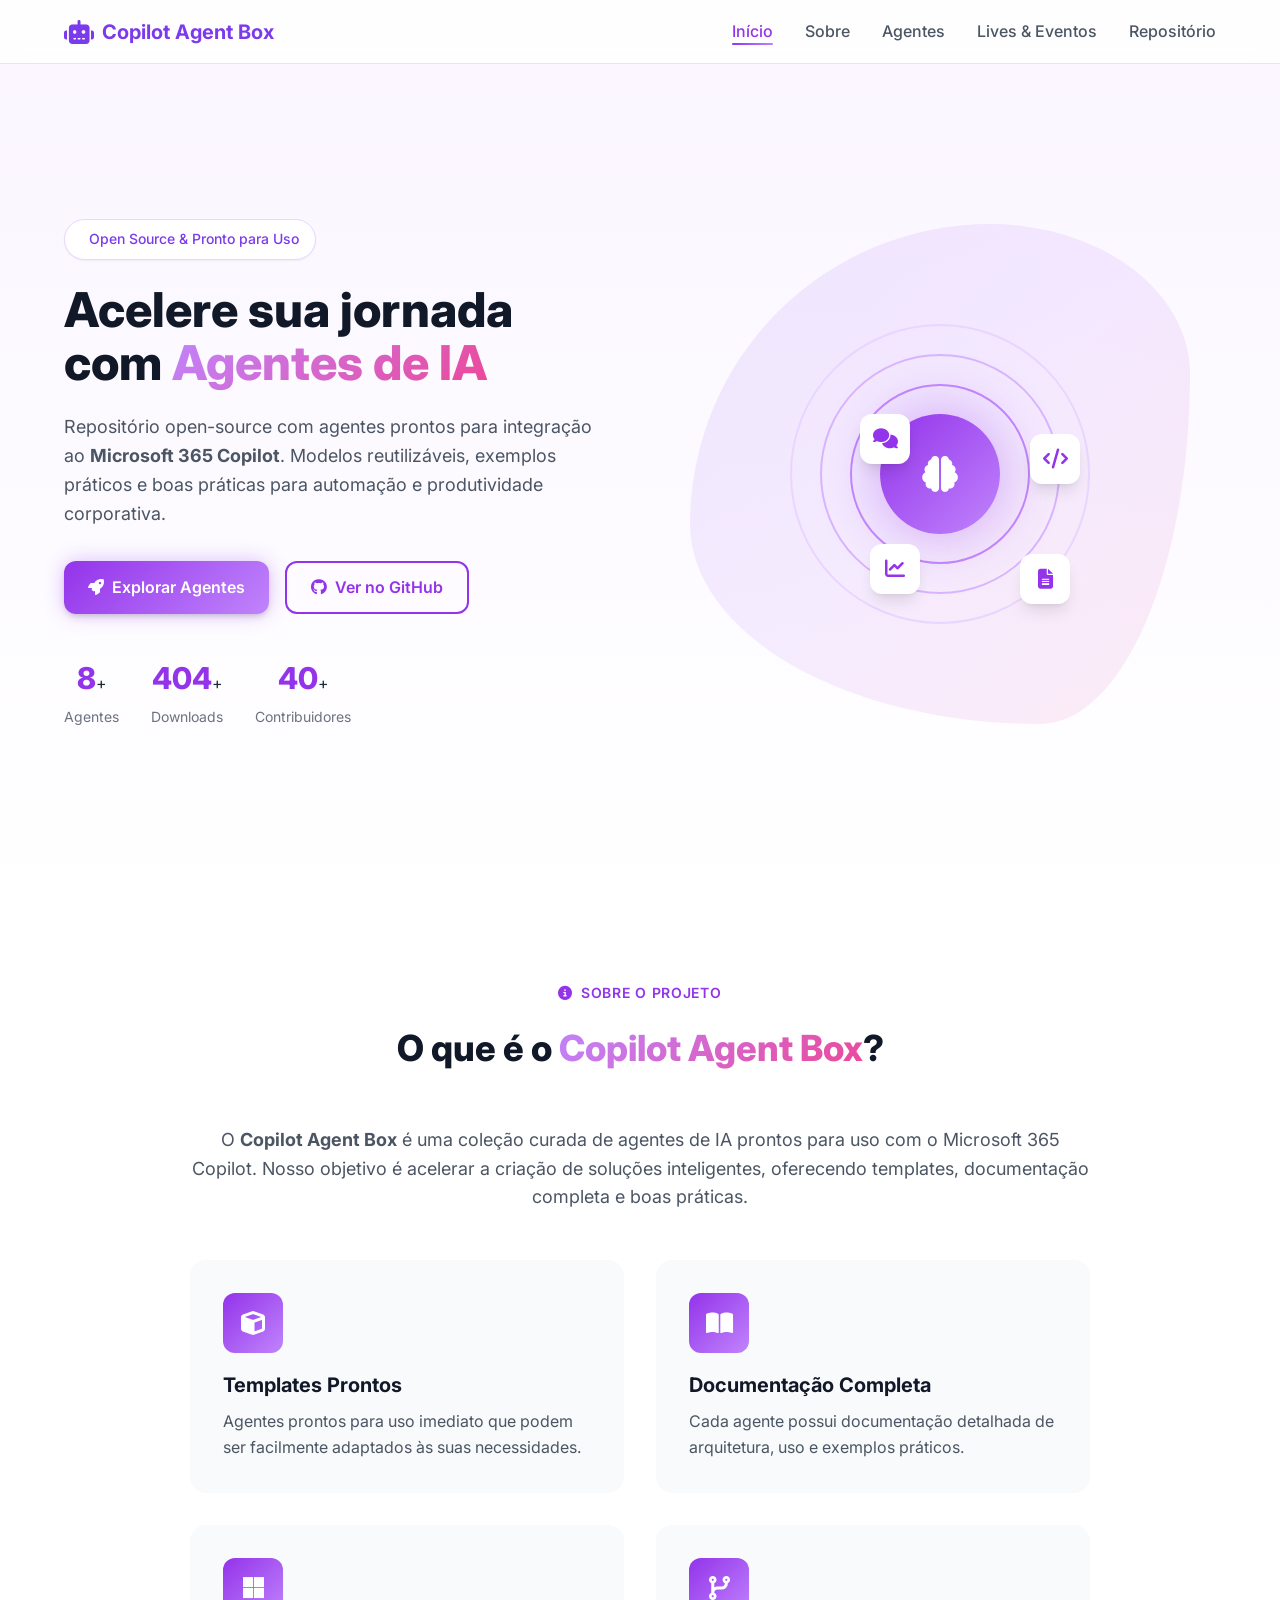
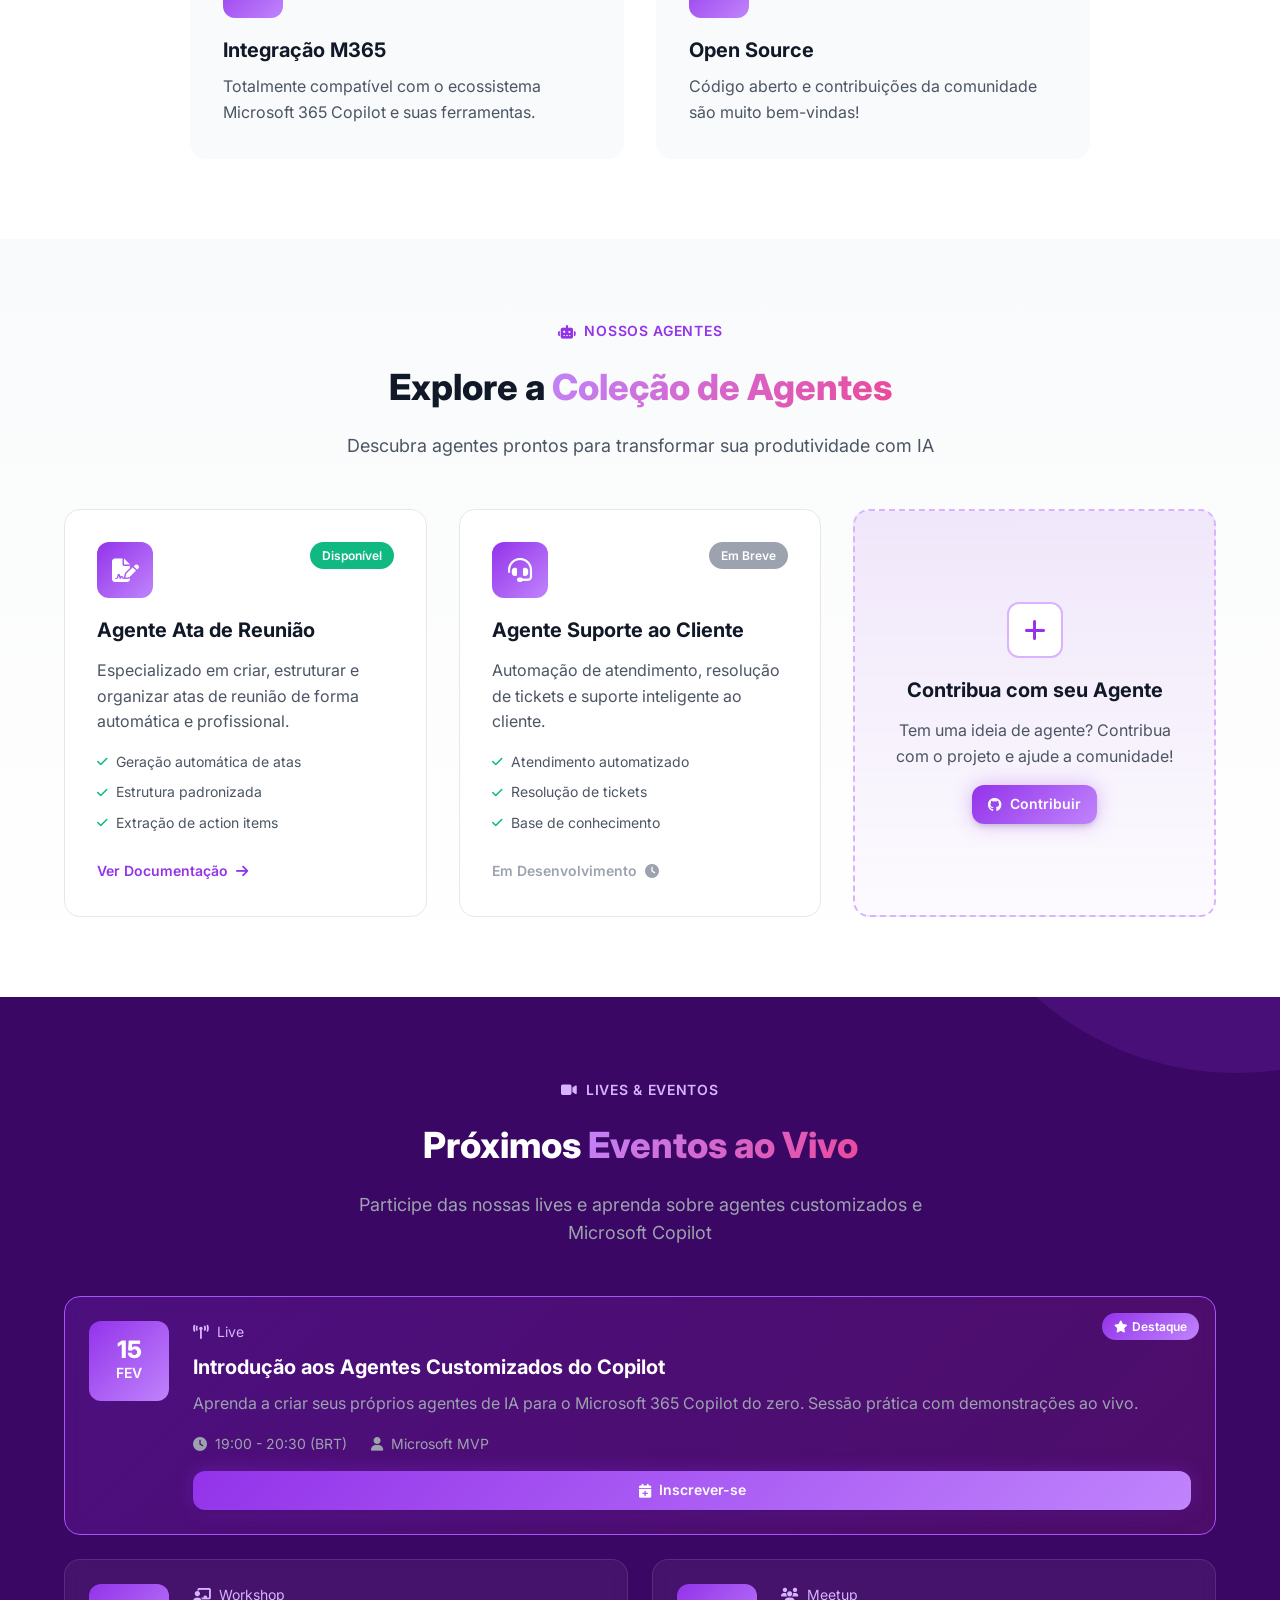
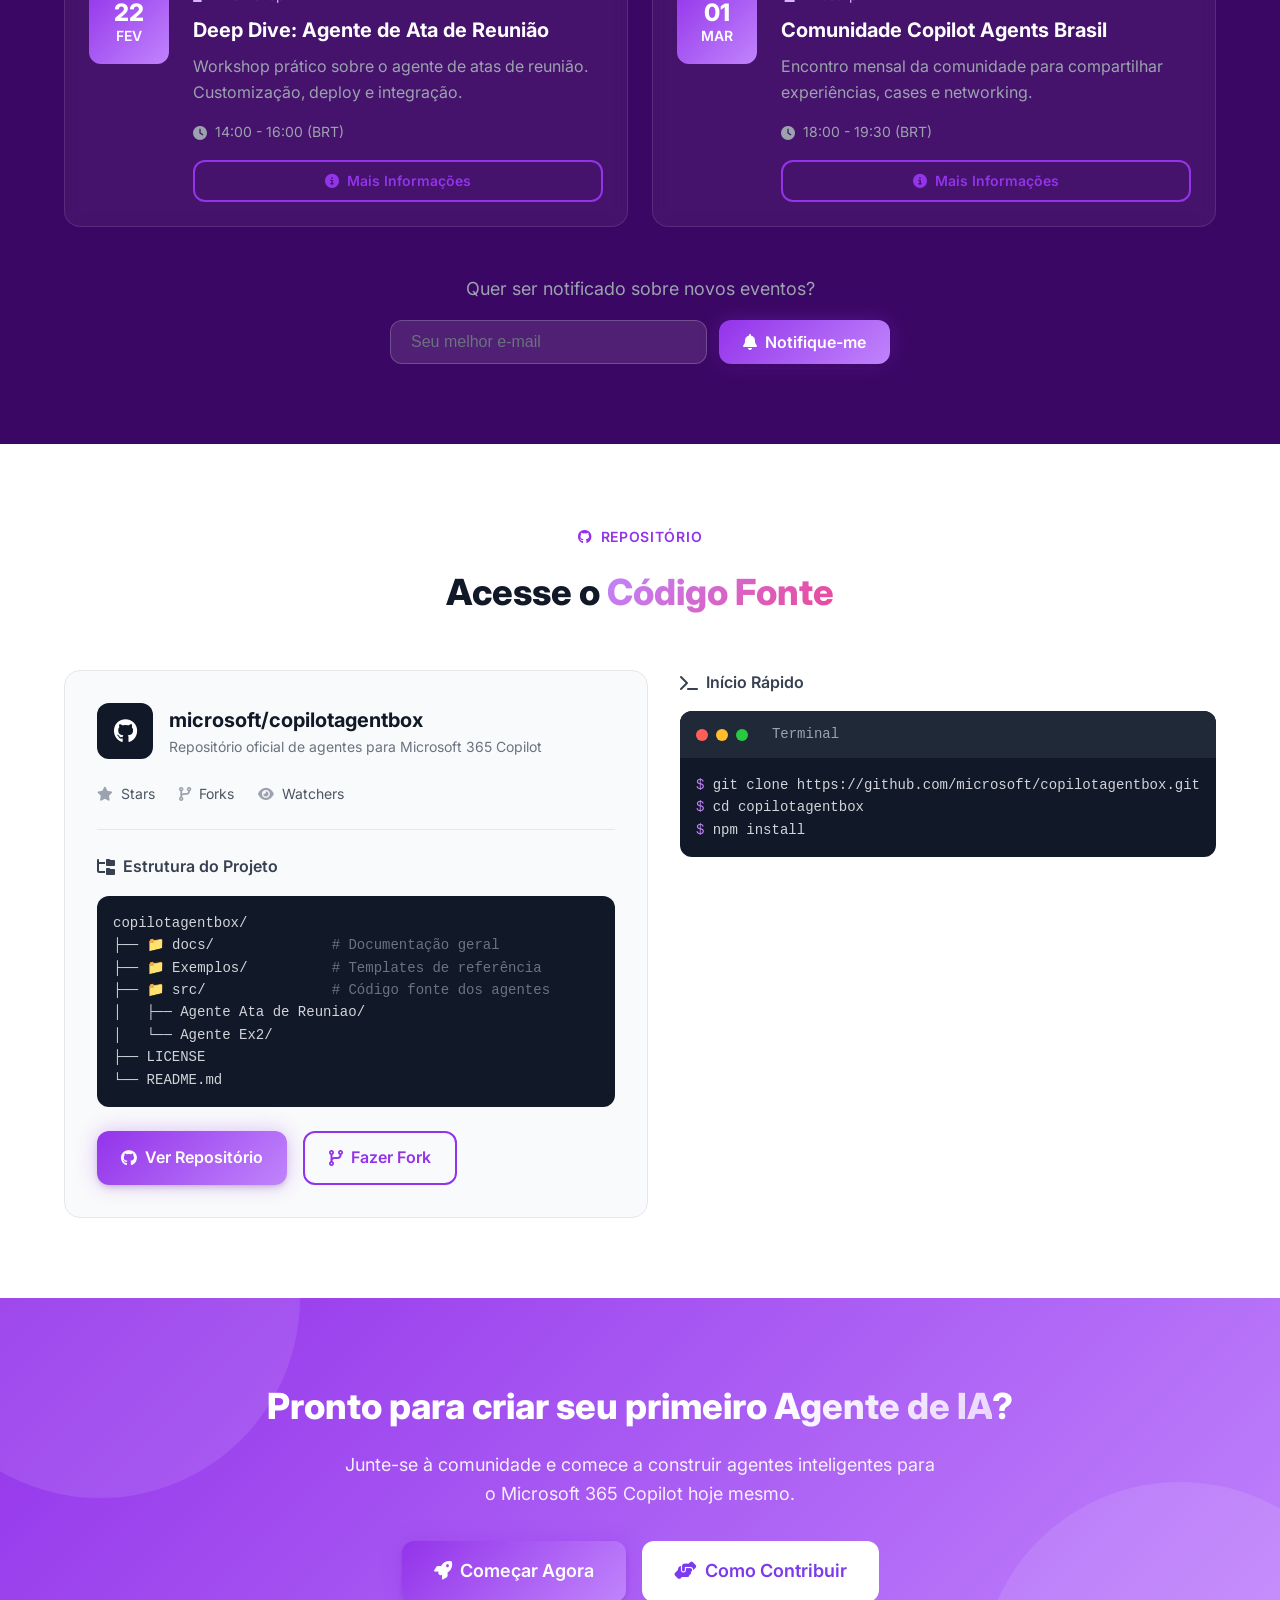
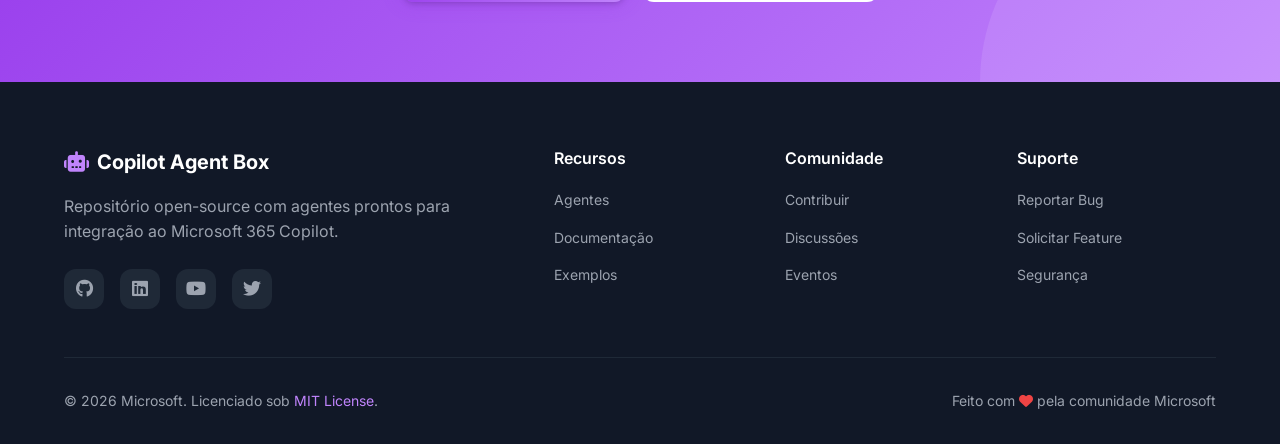
==== index.html @ de7cd179 "feat: add initial landing page with navigation, sections, and interactive elements" ====
<!DOCTYPE html>
<html lang="pt-BR">
<head>
    <meta charset="UTF-8">
    <meta name="viewport" content="width=device-width, initial-scale=1.0">
    <meta name="description" content="Copilot Agent Box - Repositório de agentes prontos para Microsoft 365 Copilot">
    <title>Copilot Agent Box | Agentes de IA para Microsoft 365</title>
    <link rel="stylesheet" href="css/styles.css">
    <link rel="stylesheet" href="https://cdnjs.cloudflare.com/ajax/libs/font-awesome/6.5.1/css/all.min.css">
    <link href="https://fonts.googleapis.com/css2?family=Inter:wght@300;400;500;600;700;800&display=swap" rel="stylesheet">
</head>
<body>
    <!-- Header / Navigation -->
    <header class="header" id="header">
        <nav class="nav container">
            <a href="#" class="nav__logo">
                <i class="fas fa-robot"></i>
                <span>Copilot Agent Box</span>
            </a>
            
            <div class="nav__menu" id="nav-menu">
                <ul class="nav__list">
                    <li class="nav__item">
                        <a href="#home" class="nav__link active">Início</a>
                    </li>
                    <li class="nav__item">
                        <a href="#about" class="nav__link">Sobre</a>
                    </li>
                    <li class="nav__item">
                        <a href="#agents" class="nav__link">Agentes</a>
                    </li>
                    <li class="nav__item">
                        <a href="#events" class="nav__link">Lives & Eventos</a>
                    </li>
                    <li class="nav__item">
                        <a href="#repository" class="nav__link">Repositório</a>
                    </li>
                </ul>
                <div class="nav__close" id="nav-close">
                    <i class="fas fa-times"></i>
                </div>
            </div>

            <div class="nav__toggle" id="nav-toggle">
                <i class="fas fa-bars"></i>
            </div>
        </nav>
    </header>

    <!-- Main Content -->
    <main class="main">
        <!-- Hero Section -->
        <section class="hero section" id="home">
            <div class="hero__container container">
                <div class="hero__content">
                    <div class="hero__badge">
                        <i class="fas fa-sparkles"></i>
                        <span>Open Source & Pronto para Uso</span>
                    </div>
                    <h1 class="hero__title">
                        Acelere sua jornada com
                        <span class="gradient-text">Agentes de IA</span>
                    </h1>
                    <p class="hero__description">
                        Repositório open-source com agentes prontos para integração ao 
                        <strong>Microsoft 365 Copilot</strong>. Modelos reutilizáveis, exemplos práticos 
                        e boas práticas para automação e produtividade corporativa.
                    </p>
                    <div class="hero__buttons">
                        <a href="#agents" class="btn btn--primary">
                            <i class="fas fa-rocket"></i>
                            Explorar Agentes
                        </a>
                        <a href="https://github.com/microsoft/copilotagentbox" target="_blank" class="btn btn--outline">
                            <i class="fab fa-github"></i>
                            Ver no GitHub
                        </a>
                    </div>
                    <div class="hero__stats">
                        <div class="hero__stat">
                            <span class="hero__stat-number" data-count="10">0</span>+
                            <span class="hero__stat-label">Agentes</span>
                        </div>
                        <div class="hero__stat">
                            <span class="hero__stat-number" data-count="500">0</span>+
                            <span class="hero__stat-label">Downloads</span>
                        </div>
                        <div class="hero__stat">
                            <span class="hero__stat-number" data-count="50">0</span>+
                            <span class="hero__stat-label">Contribuidores</span>
                        </div>
                    </div>
                </div>
                <div class="hero__image">
                    <div class="hero__blob"></div>
                    <div class="hero__ai-visual">
                        <div class="ai-orb">
                            <div class="ai-orb__ring"></div>
                            <div class="ai-orb__ring"></div>
                            <div class="ai-orb__ring"></div>
                            <div class="ai-orb__core">
                                <i class="fas fa-brain"></i>
                            </div>
                        </div>
                        <div class="floating-icons">
                            <div class="floating-icon" style="--delay: 0s; --x: -80px; --y: -60px;">
                                <i class="fas fa-comments"></i>
                            </div>
                            <div class="floating-icon" style="--delay: 0.5s; --x: 90px; --y: -40px;">
                                <i class="fas fa-code"></i>
                            </div>
                            <div class="floating-icon" style="--delay: 1s; --x: -70px; --y: 70px;">
                                <i class="fas fa-chart-line"></i>
                            </div>
                            <div class="floating-icon" style="--delay: 1.5s; --x: 80px; --y: 80px;">
                                <i class="fas fa-file-alt"></i>
                            </div>
                        </div>
                    </div>
                </div>
            </div>
            <div class="hero__particles" id="particles"></div>
        </section>

        <!-- About Section -->
        <section class="about section" id="about">
            <div class="container">
                <div class="section__header">
                    <span class="section__subtitle">
                        <i class="fas fa-info-circle"></i>
                        Sobre o Projeto
                    </span>
                    <h2 class="section__title">O que é o <span class="gradient-text">Copilot Agent Box</span>?</h2>
                </div>
                
                <div class="about__content">
                    <div class="about__description">
                        <p>
                            O <strong>Copilot Agent Box</strong> é uma coleção curada de agentes de IA 
                            prontos para uso com o Microsoft 365 Copilot. Nosso objetivo é acelerar a 
                            criação de soluções inteligentes, oferecendo templates, documentação completa 
                            e boas práticas.
                        </p>
                    </div>
                    
                    <div class="features">
                        <div class="feature">
                            <div class="feature__icon">
                                <i class="fas fa-cube"></i>
                            </div>
                            <h3 class="feature__title">Templates Prontos</h3>
                            <p class="feature__description">
                                Agentes prontos para uso imediato que podem ser facilmente adaptados às suas necessidades.
                            </p>
                        </div>
                        
                        <div class="feature">
                            <div class="feature__icon">
                                <i class="fas fa-book-open"></i>
                            </div>
                            <h3 class="feature__title">Documentação Completa</h3>
                            <p class="feature__description">
                                Cada agente possui documentação detalhada de arquitetura, uso e exemplos práticos.
                            </p>
                        </div>
                        
                        <div class="feature">
                            <div class="feature__icon">
                                <i class="fab fa-microsoft"></i>
                            </div>
                            <h3 class="feature__title">Integração M365</h3>
                            <p class="feature__description">
                                Totalmente compatível com o ecossistema Microsoft 365 Copilot e suas ferramentas.
                            </p>
                        </div>
                        
                        <div class="feature">
                            <div class="feature__icon">
                                <i class="fas fa-code-branch"></i>
                            </div>
                            <h3 class="feature__title">Open Source</h3>
                            <p class="feature__description">
                                Código aberto e contribuições da comunidade são muito bem-vindas!
                            </p>
                        </div>
                    </div>
                </div>
            </div>
        </section>

        <!-- Agents Section -->
        <section class="agents section" id="agents">
            <div class="container">
                <div class="section__header">
                    <span class="section__subtitle">
                        <i class="fas fa-robot"></i>
                        Nossos Agentes
                    </span>
                    <h2 class="section__title">Explore a <span class="gradient-text">Coleção de Agentes</span></h2>
                    <p class="section__description">
                        Descubra agentes prontos para transformar sua produtividade com IA
                    </p>
                </div>
                
                <div class="agents__grid">
                    <article class="agent-card">
                        <div class="agent-card__header">
                            <div class="agent-card__icon">
                                <i class="fas fa-file-signature"></i>
                            </div>
                            <span class="agent-card__badge">Disponível</span>
                        </div>
                        <h3 class="agent-card__title">Agente Ata de Reunião</h3>
                        <p class="agent-card__description">
                            Especializado em criar, estruturar e organizar atas de reunião de forma 
                            automática e profissional.
                        </p>
                        <ul class="agent-card__features">
                            <li><i class="fas fa-check"></i> Geração automática de atas</li>
                            <li><i class="fas fa-check"></i> Estrutura padronizada</li>
                            <li><i class="fas fa-check"></i> Extração de action items</li>
                        </ul>
                        <a href="../src/Agente%20Ata%20de%20Reuniao/COMO-USAR.md" class="agent-card__link">
                            Ver Documentação <i class="fas fa-arrow-right"></i>
                        </a>
                    </article>

                    <article class="agent-card">
                        <div class="agent-card__header">
                            <div class="agent-card__icon">
                                <i class="fas fa-headset"></i>
                            </div>
                            <span class="agent-card__badge agent-card__badge--soon">Em Breve</span>
                        </div>
                        <h3 class="agent-card__title">Agente Suporte ao Cliente</h3>
                        <p class="agent-card__description">
                            Automação de atendimento, resolução de tickets e suporte inteligente 
                            ao cliente.
                        </p>
                        <ul class="agent-card__features">
                            <li><i class="fas fa-check"></i> Atendimento automatizado</li>
                            <li><i class="fas fa-check"></i> Resolução de tickets</li>
                            <li><i class="fas fa-check"></i> Base de conhecimento</li>
                        </ul>
                        <a href="#" class="agent-card__link agent-card__link--disabled">
                            Em Desenvolvimento <i class="fas fa-clock"></i>
                        </a>
                    </article>

                    <article class="agent-card agent-card--cta">
                        <div class="agent-card__icon agent-card__icon--cta">
                            <i class="fas fa-plus"></i>
                        </div>
                        <h3 class="agent-card__title">Contribua com seu Agente</h3>
                        <p class="agent-card__description">
                            Tem uma ideia de agente? Contribua com o projeto e ajude a comunidade!
                        </p>
                        <a href="https://github.com/microsoft/copilotagentbox" target="_blank" class="btn btn--primary btn--sm">
                            <i class="fab fa-github"></i> Contribuir
                        </a>
                    </article>
                </div>
            </div>
        </section>

        <!-- Events Section -->
        <section class="events section" id="events">
            <div class="container">
                <div class="section__header">
                    <span class="section__subtitle">
                        <i class="fas fa-video"></i>
                        Lives & Eventos
                    </span>
                    <h2 class="section__title">Próximos <span class="gradient-text">Eventos ao Vivo</span></h2>
                    <p class="section__description">
                        Participe das nossas lives e aprenda sobre agentes customizados e Microsoft Copilot
                    </p>
                </div>

                <div class="events__grid">
                    <article class="event-card event-card--featured">
                        <div class="event-card__badge">
                            <i class="fas fa-star"></i> Destaque
                        </div>
                        <div class="event-card__date">
                            <span class="event-card__day">15</span>
                            <span class="event-card__month">FEV</span>
                        </div>
                        <div class="event-card__content">
                            <span class="event-card__type">
                                <i class="fas fa-broadcast-tower"></i> Live
                            </span>
                            <h3 class="event-card__title">Introdução aos Agentes Customizados do Copilot</h3>
                            <p class="event-card__description">
                                Aprenda a criar seus próprios agentes de IA para o Microsoft 365 Copilot 
                                do zero. Sessão prática com demonstrações ao vivo.
                            </p>
                            <div class="event-card__meta">
                                <span><i class="fas fa-clock"></i> 19:00 - 20:30 (BRT)</span>
                                <span><i class="fas fa-user"></i> Microsoft MVP</span>
                            </div>
                            <a href="#" class="btn btn--primary btn--sm">
                                <i class="fas fa-calendar-plus"></i> Inscrever-se
                            </a>
                        </div>
                    </article>

                    <article class="event-card">
                        <div class="event-card__date">
                            <span class="event-card__day">22</span>
                            <span class="event-card__month">FEV</span>
                        </div>
                        <div class="event-card__content">
                            <span class="event-card__type">
                                <i class="fas fa-chalkboard-teacher"></i> Workshop
                            </span>
                            <h3 class="event-card__title">Deep Dive: Agente de Ata de Reunião</h3>
                            <p class="event-card__description">
                                Workshop prático sobre o agente de atas de reunião. Customização, 
                                deploy e integração.
                            </p>
                            <div class="event-card__meta">
                                <span><i class="fas fa-clock"></i> 14:00 - 16:00 (BRT)</span>
                            </div>
                            <a href="#" class="btn btn--outline btn--sm">
                                <i class="fas fa-info-circle"></i> Mais Informações
                            </a>
                        </div>
                    </article>

                    <article class="event-card">
                        <div class="event-card__date">
                            <span class="event-card__day">01</span>
                            <span class="event-card__month">MAR</span>
                        </div>
                        <div class="event-card__content">
                            <span class="event-card__type">
                                <i class="fas fa-users"></i> Meetup
                            </span>
                            <h3 class="event-card__title">Comunidade Copilot Agents Brasil</h3>
                            <p class="event-card__description">
                                Encontro mensal da comunidade para compartilhar experiências, 
                                cases e networking.
                            </p>
                            <div class="event-card__meta">
                                <span><i class="fas fa-clock"></i> 18:00 - 19:30 (BRT)</span>
                            </div>
                            <a href="#" class="btn btn--outline btn--sm">
                                <i class="fas fa-info-circle"></i> Mais Informações
                            </a>
                        </div>
                    </article>
                </div>

                <div class="events__cta">
                    <p>Quer ser notificado sobre novos eventos?</p>
                    <form class="newsletter-form" id="newsletter-form">
                        <input type="email" placeholder="Seu melhor e-mail" required>
                        <button type="submit" class="btn btn--primary">
                            <i class="fas fa-bell"></i> Notifique-me
                        </button>
                    </form>
                </div>
            </div>
        </section>

        <!-- Repository Section -->
        <section class="repository section" id="repository">
            <div class="container">
                <div class="section__header">
                    <span class="section__subtitle">
                        <i class="fab fa-github"></i>
                        Repositório
                    </span>
                    <h2 class="section__title">Acesse o <span class="gradient-text">Código Fonte</span></h2>
                </div>

                <div class="repository__content">
                    <div class="repository__card">
                        <div class="repository__header">
                            <div class="repository__icon">
                                <i class="fab fa-github"></i>
                            </div>
                            <div>
                                <h3 class="repository__name">microsoft/copilotagentbox</h3>
                                <p class="repository__tagline">
                                    Repositório oficial de agentes para Microsoft 365 Copilot
                                </p>
                            </div>
                        </div>

                        <div class="repository__stats">
                            <div class="repository__stat">
                                <i class="fas fa-star"></i>
                                <span>Stars</span>
                            </div>
                            <div class="repository__stat">
                                <i class="fas fa-code-branch"></i>
                                <span>Forks</span>
                            </div>
                            <div class="repository__stat">
                                <i class="fas fa-eye"></i>
                                <span>Watchers</span>
                            </div>
                        </div>

                        <div class="repository__structure">
                            <h4><i class="fas fa-folder-tree"></i> Estrutura do Projeto</h4>
                            <pre class="code-block">
<code>copilotagentbox/
├── 📁 docs/              <span class="comment"># Documentação geral</span>
├── 📁 Exemplos/          <span class="comment"># Templates de referência</span>
├── 📁 src/               <span class="comment"># Código fonte dos agentes</span>
│   ├── Agente Ata de Reuniao/
│   └── Agente Ex2/
├── LICENSE
└── README.md</code></pre>
                        </div>

                        <div class="repository__actions">
                            <a href="https://github.com/microsoft/copilotagentbox" target="_blank" class="btn btn--primary">
                                <i class="fab fa-github"></i> Ver Repositório
                            </a>
                            <a href="https://github.com/microsoft/copilotagentbox/fork" target="_blank" class="btn btn--outline">
                                <i class="fas fa-code-branch"></i> Fazer Fork
                            </a>
                        </div>
                    </div>

                    <div class="repository__quick-start">
                        <h4><i class="fas fa-terminal"></i> Início Rápido</h4>
                        <div class="code-block code-block--terminal">
                            <div class="code-block__header">
                                <span class="code-block__dot"></span>
                                <span class="code-block__dot"></span>
                                <span class="code-block__dot"></span>
                                <span class="code-block__title">Terminal</span>
                            </div>
                            <pre><code><span class="prompt">$</span> git clone https://github.com/microsoft/copilotagentbox.git
<span class="prompt">$</span> cd copilotagentbox
<span class="prompt">$</span> npm install</code></pre>
                        </div>
                    </div>
                </div>
            </div>
        </section>

        <!-- CTA Section -->
        <section class="cta section">
            <div class="container">
                <div class="cta__content">
                    <h2 class="cta__title">
                        Pronto para criar seu primeiro
                        <span class="gradient-text">Agente de IA</span>?
                    </h2>
                    <p class="cta__description">
                        Junte-se à comunidade e comece a construir agentes inteligentes para 
                        o Microsoft 365 Copilot hoje mesmo.
                    </p>
                    <div class="cta__buttons">
                        <a href="https://github.com/microsoft/copilotagentbox" target="_blank" class="btn btn--primary btn--lg">
                            <i class="fas fa-rocket"></i> Começar Agora
                        </a>
                        <a href="../docs/CONTRIBUTING.md" class="btn btn--white btn--lg">
                            <i class="fas fa-hands-helping"></i> Como Contribuir
                        </a>
                    </div>
                </div>
            </div>
        </section>
    </main>

    <!-- Footer -->
    <footer class="footer">
        <div class="container">
            <div class="footer__content">
                <div class="footer__brand">
                    <a href="#" class="footer__logo">
                        <i class="fas fa-robot"></i>
                        <span>Copilot Agent Box</span>
                    </a>
                    <p class="footer__description">
                        Repositório open-source com agentes prontos para integração ao Microsoft 365 Copilot.
                    </p>
                    <div class="footer__social">
                        <a href="https://github.com/microsoft/copilotagentbox" target="_blank" aria-label="GitHub">
                            <i class="fab fa-github"></i>
                        </a>
                        <a href="#" aria-label="LinkedIn">
                            <i class="fab fa-linkedin"></i>
                        </a>
                        <a href="#" aria-label="YouTube">
                            <i class="fab fa-youtube"></i>
                        </a>
                        <a href="#" aria-label="Twitter">
                            <i class="fab fa-twitter"></i>
                        </a>
                    </div>
                </div>

                <div class="footer__links">
                    <div class="footer__column">
                        <h4>Recursos</h4>
                        <ul>
                            <li><a href="#agents">Agentes</a></li>
                            <li><a href="../docs/COMO-USAR.md">Documentação</a></li>
                            <li><a href="../Exemplos/README.md">Exemplos</a></li>
                        </ul>
                    </div>
                    <div class="footer__column">
                        <h4>Comunidade</h4>
                        <ul>
                            <li><a href="../docs/CONTRIBUTING.md">Contribuir</a></li>
                            <li><a href="https://github.com/microsoft/copilotagentbox/discussions" target="_blank">Discussões</a></li>
                            <li><a href="#events">Eventos</a></li>
                        </ul>
                    </div>
                    <div class="footer__column">
                        <h4>Suporte</h4>
                        <ul>
                            <li><a href="https://github.com/microsoft/copilotagentbox/issues" target="_blank">Reportar Bug</a></li>
                            <li><a href="https://github.com/microsoft/copilotagentbox/issues/new" target="_blank">Solicitar Feature</a></li>
                            <li><a href="../SECURITY.md">Segurança</a></li>
                        </ul>
                    </div>
                </div>
            </div>

            <div class="footer__bottom">
                <p>&copy; 2026 Microsoft. Licenciado sob <a href="../LICENSE">MIT License</a>.</p>
                <p>Feito com <i class="fas fa-heart"></i> pela comunidade Microsoft</p>
            </div>
        </div>
    </footer>

    <!-- Back to Top Button -->
    <a href="#" class="back-to-top" id="back-to-top">
        <i class="fas fa-chevron-up"></i>
    </a>

    <script src="js/main.js"></script>
</body>
</html>
---- css/styles.css ----
/* ========================================
   COPILOT AGENT BOX - Landing Page Styles
   ======================================== */

/* ===== CSS Variables ===== */
:root {
    /* Primary Colors - Purple Palette */
    --primary-50: #faf5ff;
    --primary-100: #f3e8ff;
    --primary-200: #e9d5ff;
    --primary-300: #d8b4fe;
    --primary-400: #c084fc;
    --primary-500: #a855f7;
    --primary-600: #9333ea;
    --primary-700: #7c3aed;
    --primary-800: #6b21a8;
    --primary-900: #581c87;
    --primary-950: #3b0764;

    /* Neutral Colors */
    --white: #ffffff;
    --gray-50: #f9fafb;
    --gray-100: #f3f4f6;
    --gray-200: #e5e7eb;
    --gray-300: #d1d5db;
    --gray-400: #9ca3af;
    --gray-500: #6b7280;
    --gray-600: #4b5563;
    --gray-700: #374151;
    --gray-800: #1f2937;
    --gray-900: #111827;
    --gray-950: #030712;

    /* Accent Colors */
    --accent-cyan: #06b6d4;
    --accent-pink: #ec4899;
    --accent-green: #10b981;

    /* Gradients */
    --gradient-primary: linear-gradient(135deg, var(--primary-600) 0%, var(--primary-400) 100%);
    --gradient-hero: linear-gradient(135deg, var(--primary-700) 0%, var(--primary-500) 50%, var(--accent-pink) 100%);
    --gradient-text: linear-gradient(135deg, var(--primary-400) 0%, var(--accent-pink) 100%);
    --gradient-card: linear-gradient(180deg, rgba(147, 51, 234, 0.1) 0%, rgba(147, 51, 234, 0.02) 100%);

    /* Shadows */
    --shadow-sm: 0 1px 2px 0 rgba(0, 0, 0, 0.05);
    --shadow-md: 0 4px 6px -1px rgba(0, 0, 0, 0.1), 0 2px 4px -2px rgba(0, 0, 0, 0.1);
    --shadow-lg: 0 10px 15px -3px rgba(0, 0, 0, 0.1), 0 4px 6px -4px rgba(0, 0, 0, 0.1);
    --shadow-xl: 0 20px 25px -5px rgba(0, 0, 0, 0.1), 0 8px 10px -6px rgba(0, 0, 0, 0.1);
    --shadow-glow: 0 0 40px rgba(147, 51, 234, 0.3);
    --shadow-glow-lg: 0 0 60px rgba(147, 51, 234, 0.4);

    /* Typography */
    --font-family: 'Inter', -apple-system, BlinkMacSystemFont, 'Segoe UI', Roboto, sans-serif;
    --font-size-xs: 0.75rem;
    --font-size-sm: 0.875rem;
    --font-size-base: 1rem;
    --font-size-lg: 1.125rem;
    --font-size-xl: 1.25rem;
    --font-size-2xl: 1.5rem;
    --font-size-3xl: 1.875rem;
    --font-size-4xl: 2.25rem;
    --font-size-5xl: 3rem;
    --font-size-6xl: 3.75rem;

    /* Spacing */
    --spacing-1: 0.25rem;
    --spacing-2: 0.5rem;
    --spacing-3: 0.75rem;
    --spacing-4: 1rem;
    --spacing-5: 1.25rem;
    --spacing-6: 1.5rem;
    --spacing-8: 2rem;
    --spacing-10: 2.5rem;
    --spacing-12: 3rem;
    --spacing-16: 4rem;
    --spacing-20: 5rem;
    --spacing-24: 6rem;

    /* Border Radius */
    --radius-sm: 0.375rem;
    --radius-md: 0.5rem;
    --radius-lg: 0.75rem;
    --radius-xl: 1rem;
    --radius-2xl: 1.5rem;
    --radius-full: 9999px;

    /* Transitions */
    --transition-fast: 150ms ease;
    --transition-base: 300ms ease;
    --transition-slow: 500ms ease;

    /* Z-index */
    --z-dropdown: 1000;
    --z-sticky: 1020;
    --z-fixed: 1030;
    --z-modal-backdrop: 1040;
    --z-modal: 1050;
    --z-tooltip: 1060;

    /* Header Height */
    --header-height: 4rem;
}

/* ===== Reset & Base ===== */
*,
*::before,
*::after {
    box-sizing: border-box;
    margin: 0;
    padding: 0;
}

html {
    scroll-behavior: smooth;
    scroll-padding-top: var(--header-height);
}

body {
    font-family: var(--font-family);
    font-size: var(--font-size-base);
    line-height: 1.6;
    color: var(--gray-800);
    background-color: var(--white);
    overflow-x: hidden;
}

img {
    max-width: 100%;
    height: auto;
    display: block;
}

a {
    text-decoration: none;
    color: inherit;
    transition: color var(--transition-fast);
}

ul {
    list-style: none;
}

button {
    cursor: pointer;
    border: none;
    background: none;
    font-family: inherit;
}

/* ===== Container ===== */
.container {
    width: 100%;
    max-width: 1200px;
    margin: 0 auto;
    padding: 0 var(--spacing-6);
}

/* ===== Section ===== */
.section {
    padding: var(--spacing-20) 0;
}

.section__header {
    text-align: center;
    margin-bottom: var(--spacing-12);
}

.section__subtitle {
    display: inline-flex;
    align-items: center;
    gap: var(--spacing-2);
    font-size: var(--font-size-sm);
    font-weight: 600;
    color: var(--primary-600);
    text-transform: uppercase;
    letter-spacing: 0.05em;
    margin-bottom: var(--spacing-4);
}

.section__title {
    font-size: var(--font-size-4xl);
    font-weight: 800;
    color: var(--gray-900);
    margin-bottom: var(--spacing-4);
}

.section__description {
    font-size: var(--font-size-lg);
    color: var(--gray-600);
    max-width: 600px;
    margin: 0 auto;
}

/* ===== Gradient Text ===== */
.gradient-text {
    background: var(--gradient-text);
    -webkit-background-clip: text;
    -webkit-text-fill-color: transparent;
    background-clip: text;
}

/* ===== Buttons ===== */
.btn {
    display: inline-flex;
    align-items: center;
    justify-content: center;
    gap: var(--spacing-2);
    padding: var(--spacing-3) var(--spacing-6);
    font-size: var(--font-size-base);
    font-weight: 600;
    border-radius: var(--radius-lg);
    transition: all var(--transition-base);
}

.btn--primary {
    background: var(--gradient-primary);
    color: var(--white);
    box-shadow: var(--shadow-md), 0 0 20px rgba(147, 51, 234, 0.3);
}

.btn--primary:hover {
    transform: translateY(-2px);
    box-shadow: var(--shadow-lg), 0 0 30px rgba(147, 51, 234, 0.4);
}

.btn--outline {
    background: transparent;
    color: var(--primary-600);
    border: 2px solid var(--primary-600);
}

.btn--outline:hover {
    background: var(--primary-50);
    transform: translateY(-2px);
}

.btn--white {
    background: var(--white);
    color: var(--primary-700);
}

.btn--white:hover {
    background: var(--gray-100);
    transform: translateY(-2px);
}

.btn--sm {
    padding: var(--spacing-2) var(--spacing-4);
    font-size: var(--font-size-sm);
}

.btn--lg {
    padding: var(--spacing-4) var(--spacing-8);
    font-size: var(--font-size-lg);
}

/* ===== Header ===== */
.header {
    position: fixed;
    top: 0;
    left: 0;
    width: 100%;
    height: var(--header-height);
    background: rgba(255, 255, 255, 0.9);
    backdrop-filter: blur(10px);
    border-bottom: 1px solid var(--gray-200);
    z-index: var(--z-fixed);
    transition: all var(--transition-base);
}

.header.scrolled {
    box-shadow: var(--shadow-md);
}

.nav {
    display: flex;
    align-items: center;
    justify-content: space-between;
    height: 100%;
}

.nav__logo {
    display: flex;
    align-items: center;
    gap: var(--spacing-2);
    font-size: var(--font-size-xl);
    font-weight: 700;
    color: var(--primary-700);
}

.nav__logo i {
    font-size: var(--font-size-2xl);
}

.nav__list {
    display: flex;
    align-items: center;
    gap: var(--spacing-8);
}

.nav__link {
    font-size: var(--font-size-base);
    font-weight: 500;
    color: var(--gray-600);
    transition: color var(--transition-fast);
    position: relative;
}

.nav__link::after {
    content: '';
    position: absolute;
    bottom: -4px;
    left: 0;
    width: 0;
    height: 2px;
    background: var(--gradient-primary);
    border-radius: var(--radius-full);
    transition: width var(--transition-base);
}

.nav__link:hover,
.nav__link.active {
    color: var(--primary-600);
}

.nav__link:hover::after,
.nav__link.active::after {
    width: 100%;
}

.nav__toggle,
.nav__close {
    display: none;
    font-size: var(--font-size-xl);
    color: var(--gray-700);
    cursor: pointer;
}

/* ===== Hero Section ===== */
.hero {
    padding-top: calc(var(--header-height) + var(--spacing-16));
    min-height: 100vh;
    display: flex;
    align-items: center;
    position: relative;
    overflow: hidden;
    background: linear-gradient(180deg, var(--primary-50) 0%, var(--white) 100%);
}

.hero__container {
    display: grid;
    grid-template-columns: 1fr 1fr;
    gap: var(--spacing-12);
    align-items: center;
}

.hero__badge {
    display: inline-flex;
    align-items: center;
    gap: var(--spacing-2);
    padding: var(--spacing-2) var(--spacing-4);
    background: var(--white);
    border: 1px solid var(--primary-200);
    border-radius: var(--radius-full);
    font-size: var(--font-size-sm);
    font-weight: 500;
    color: var(--primary-700);
    margin-bottom: var(--spacing-6);
    box-shadow: var(--shadow-sm);
}

.hero__badge i {
    color: var(--primary-500);
}

.hero__title {
    font-size: var(--font-size-5xl);
    font-weight: 800;
    line-height: 1.1;
    color: var(--gray-900);
    margin-bottom: var(--spacing-6);
}

.hero__description {
    font-size: var(--font-size-lg);
    color: var(--gray-600);
    margin-bottom: var(--spacing-8);
    max-width: 540px;
}

.hero__buttons {
    display: flex;
    gap: var(--spacing-4);
    margin-bottom: var(--spacing-10);
}

.hero__stats {
    display: flex;
    gap: var(--spacing-8);
}

.hero__stat {
    text-align: center;
}

.hero__stat-number {
    font-size: var(--font-size-3xl);
    font-weight: 800;
    color: var(--primary-600);
}

.hero__stat-label {
    display: block;
    font-size: var(--font-size-sm);
    color: var(--gray-500);
    margin-top: var(--spacing-1);
}

/* Hero Visual */
.hero__image {
    position: relative;
    display: flex;
    justify-content: center;
    align-items: center;
}

.hero__blob {
    position: absolute;
    width: 500px;
    height: 500px;
    background: var(--gradient-hero);
    border-radius: 60% 40% 30% 70% / 60% 30% 70% 40%;
    opacity: 0.1;
    animation: blob-animation 8s ease-in-out infinite;
}

@keyframes blob-animation {
    0%, 100% {
        border-radius: 60% 40% 30% 70% / 60% 30% 70% 40%;
    }
    50% {
        border-radius: 30% 60% 70% 40% / 50% 60% 30% 60%;
    }
}

.hero__ai-visual {
    position: relative;
    z-index: 1;
}

/* AI Orb */
.ai-orb {
    position: relative;
    width: 300px;
    height: 300px;
    display: flex;
    justify-content: center;
    align-items: center;
}

.ai-orb__ring {
    position: absolute;
    border: 2px solid var(--primary-300);
    border-radius: 50%;
    animation: ring-rotate 20s linear infinite;
}

.ai-orb__ring:nth-child(1) {
    width: 100%;
    height: 100%;
    border-color: var(--primary-200);
}

.ai-orb__ring:nth-child(2) {
    width: 80%;
    height: 80%;
    animation-direction: reverse;
    animation-duration: 15s;
}

.ai-orb__ring:nth-child(3) {
    width: 60%;
    height: 60%;
    border-color: var(--primary-400);
    animation-duration: 10s;
}

@keyframes ring-rotate {
    from {
        transform: rotate(0deg);
    }
    to {
        transform: rotate(360deg);
    }
}

.ai-orb__core {
    width: 120px;
    height: 120px;
    background: var(--gradient-primary);
    border-radius: 50%;
    display: flex;
    justify-content: center;
    align-items: center;
    box-shadow: var(--shadow-glow-lg);
    animation: core-pulse 2s ease-in-out infinite;
}

.ai-orb__core i {
    font-size: var(--font-size-4xl);
    color: var(--white);
}

@keyframes core-pulse {
    0%, 100% {
        transform: scale(1);
        box-shadow: var(--shadow-glow);
    }
    50% {
        transform: scale(1.05);
        box-shadow: var(--shadow-glow-lg);
    }
}

/* Floating Icons */
.floating-icons {
    position: absolute;
    width: 100%;
    height: 100%;
    top: 0;
    left: 0;
}

.floating-icon {
    position: absolute;
    top: 50%;
    left: 50%;
    width: 50px;
    height: 50px;
    background: var(--white);
    border-radius: var(--radius-lg);
    display: flex;
    justify-content: center;
    align-items: center;
    box-shadow: var(--shadow-lg);
    transform: translate(var(--x), var(--y));
    animation: float 4s ease-in-out infinite;
    animation-delay: var(--delay);
}

.floating-icon i {
    font-size: var(--font-size-xl);
    color: var(--primary-600);
}

@keyframes float {
    0%, 100% {
        transform: translate(var(--x), var(--y));
    }
    50% {
        transform: translate(var(--x), calc(var(--y) - 15px));
    }
}

/* Hero Particles */
.hero__particles {
    position: absolute;
    top: 0;
    left: 0;
    width: 100%;
    height: 100%;
    pointer-events: none;
    overflow: hidden;
}

/* ===== About Section ===== */
.about {
    background: var(--white);
}

.about__content {
    max-width: 900px;
    margin: 0 auto;
}

.about__description {
    text-align: center;
    font-size: var(--font-size-lg);
    color: var(--gray-600);
    margin-bottom: var(--spacing-12);
}

.features {
    display: grid;
    grid-template-columns: repeat(2, 1fr);
    gap: var(--spacing-8);
}

.feature {
    padding: var(--spacing-8);
    background: var(--gray-50);
    border-radius: var(--radius-xl);
    transition: all var(--transition-base);
    border: 1px solid transparent;
}

.feature:hover {
    background: var(--white);
    border-color: var(--primary-200);
    box-shadow: var(--shadow-lg);
    transform: translateY(-4px);
}

.feature__icon {
    width: 60px;
    height: 60px;
    background: var(--gradient-primary);
    border-radius: var(--radius-lg);
    display: flex;
    justify-content: center;
    align-items: center;
    margin-bottom: var(--spacing-4);
}

.feature__icon i {
    font-size: var(--font-size-2xl);
    color: var(--white);
}

.feature__title {
    font-size: var(--font-size-xl);
    font-weight: 700;
    color: var(--gray-900);
    margin-bottom: var(--spacing-2);
}

.feature__description {
    font-size: var(--font-size-base);
    color: var(--gray-600);
}

/* ===== Agents Section ===== */
.agents {
    background: linear-gradient(180deg, var(--gray-50) 0%, var(--white) 100%);
}

.agents__grid {
    display: grid;
    grid-template-columns: repeat(3, 1fr);
    gap: var(--spacing-8);
}

.agent-card {
    background: var(--white);
    border-radius: var(--radius-xl);
    padding: var(--spacing-8);
    border: 1px solid var(--gray-200);
    transition: all var(--transition-base);
}

.agent-card:hover {
    border-color: var(--primary-300);
    box-shadow: var(--shadow-xl);
    transform: translateY(-4px);
}

.agent-card__header {
    display: flex;
    align-items: flex-start;
    justify-content: space-between;
    margin-bottom: var(--spacing-4);
}

.agent-card__icon {
    width: 56px;
    height: 56px;
    background: var(--gradient-primary);
    border-radius: var(--radius-lg);
    display: flex;
    justify-content: center;
    align-items: center;
}

.agent-card__icon i {
    font-size: var(--font-size-2xl);
    color: var(--white);
}

.agent-card__badge {
    padding: var(--spacing-1) var(--spacing-3);
    background: var(--accent-green);
    color: var(--white);
    font-size: var(--font-size-xs);
    font-weight: 600;
    border-radius: var(--radius-full);
}

.agent-card__badge--soon {
    background: var(--gray-400);
}

.agent-card__title {
    font-size: var(--font-size-xl);
    font-weight: 700;
    color: var(--gray-900);
    margin-bottom: var(--spacing-3);
}

.agent-card__description {
    font-size: var(--font-size-base);
    color: var(--gray-600);
    margin-bottom: var(--spacing-4);
}

.agent-card__features {
    margin-bottom: var(--spacing-6);
}

.agent-card__features li {
    display: flex;
    align-items: center;
    gap: var(--spacing-2);
    font-size: var(--font-size-sm);
    color: var(--gray-600);
    margin-bottom: var(--spacing-2);
}

.agent-card__features i {
    color: var(--accent-green);
    font-size: var(--font-size-xs);
}

.agent-card__link {
    display: inline-flex;
    align-items: center;
    gap: var(--spacing-2);
    font-size: var(--font-size-sm);
    font-weight: 600;
    color: var(--primary-600);
    transition: gap var(--transition-fast);
}

.agent-card__link:hover {
    gap: var(--spacing-3);
}

.agent-card__link--disabled {
    color: var(--gray-400);
    cursor: not-allowed;
}

/* CTA Card */
.agent-card--cta {
    background: var(--gradient-card);
    border: 2px dashed var(--primary-300);
    display: flex;
    flex-direction: column;
    align-items: center;
    justify-content: center;
    text-align: center;
}

.agent-card--cta:hover {
    border-style: solid;
}

.agent-card__icon--cta {
    background: var(--white);
    border: 2px solid var(--primary-300);
    margin-bottom: var(--spacing-4);
}

.agent-card__icon--cta i {
    color: var(--primary-600);
}

/* ===== Events Section ===== */
.events {
    background: var(--primary-950);
    color: var(--white);
    position: relative;
    overflow: hidden;
}

.events::before {
    content: '';
    position: absolute;
    top: -50%;
    right: -20%;
    width: 600px;
    height: 600px;
    background: var(--primary-800);
    border-radius: 50%;
    opacity: 0.3;
}

.events .section__subtitle {
    color: var(--primary-300);
}

.events .section__title {
    color: var(--white);
}

.events .section__description {
    color: var(--gray-400);
}

.events__grid {
    display: grid;
    grid-template-columns: 1fr 1fr;
    gap: var(--spacing-6);
    position: relative;
    z-index: 1;
}

.event-card {
    background: rgba(255, 255, 255, 0.05);
    backdrop-filter: blur(10px);
    border-radius: var(--radius-xl);
    padding: var(--spacing-6);
    border: 1px solid rgba(255, 255, 255, 0.1);
    display: grid;
    grid-template-columns: auto 1fr;
    gap: var(--spacing-6);
    transition: all var(--transition-base);
    position: relative;
}

.event-card:hover {
    background: rgba(255, 255, 255, 0.08);
    border-color: var(--primary-500);
    transform: translateY(-4px);
}

.event-card--featured {
    grid-column: span 2;
    background: linear-gradient(135deg, rgba(147, 51, 234, 0.2) 0%, rgba(236, 72, 153, 0.1) 100%);
    border-color: var(--primary-500);
}

.event-card__badge {
    position: absolute;
    top: var(--spacing-4);
    right: var(--spacing-4);
    display: flex;
    align-items: center;
    gap: var(--spacing-1);
    padding: var(--spacing-1) var(--spacing-3);
    background: var(--gradient-primary);
    color: var(--white);
    font-size: var(--font-size-xs);
    font-weight: 600;
    border-radius: var(--radius-full);
}

.event-card__date {
    display: flex;
    flex-direction: column;
    align-items: center;
    justify-content: center;
    width: 80px;
    height: 80px;
    background: var(--gradient-primary);
    border-radius: var(--radius-lg);
}

.event-card__day {
    font-size: var(--font-size-2xl);
    font-weight: 800;
    line-height: 1;
}

.event-card__month {
    font-size: var(--font-size-sm);
    font-weight: 600;
    text-transform: uppercase;
}

.event-card__content {
    display: flex;
    flex-direction: column;
}

.event-card__type {
    display: inline-flex;
    align-items: center;
    gap: var(--spacing-2);
    font-size: var(--font-size-sm);
    color: var(--primary-300);
    margin-bottom: var(--spacing-2);
}

.event-card__title {
    font-size: var(--font-size-xl);
    font-weight: 700;
    margin-bottom: var(--spacing-2);
}

.event-card__description {
    font-size: var(--font-size-base);
    color: var(--gray-400);
    margin-bottom: var(--spacing-4);
    flex-grow: 1;
}

.event-card__meta {
    display: flex;
    gap: var(--spacing-6);
    font-size: var(--font-size-sm);
    color: var(--gray-400);
    margin-bottom: var(--spacing-4);
}

.event-card__meta span {
    display: flex;
    align-items: center;
    gap: var(--spacing-2);
}

/* Events CTA */
.events__cta {
    margin-top: var(--spacing-12);
    text-align: center;
    position: relative;
    z-index: 1;
}

.events__cta p {
    font-size: var(--font-size-lg);
    color: var(--gray-400);
    margin-bottom: var(--spacing-4);
}

.newsletter-form {
    display: flex;
    gap: var(--spacing-3);
    max-width: 500px;
    margin: 0 auto;
}

.newsletter-form input {
    flex: 1;
    padding: var(--spacing-3) var(--spacing-5);
    background: rgba(255, 255, 255, 0.1);
    border: 1px solid rgba(255, 255, 255, 0.2);
    border-radius: var(--radius-lg);
    color: var(--white);
    font-size: var(--font-size-base);
    outline: none;
    transition: all var(--transition-fast);
}

.newsletter-form input::placeholder {
    color: var(--gray-500);
}

.newsletter-form input:focus {
    border-color: var(--primary-500);
    background: rgba(255, 255, 255, 0.15);
}

/* ===== Repository Section ===== */
.repository {
    background: var(--white);
}

.repository__content {
    display: grid;
    grid-template-columns: 2fr 1fr;
    gap: var(--spacing-8);
    align-items: start;
}

.repository__card {
    background: var(--gray-50);
    border-radius: var(--radius-xl);
    padding: var(--spacing-8);
    border: 1px solid var(--gray-200);
}

.repository__header {
    display: flex;
    align-items: center;
    gap: var(--spacing-4);
    margin-bottom: var(--spacing-6);
}

.repository__icon {
    width: 56px;
    height: 56px;
    background: var(--gray-900);
    border-radius: var(--radius-lg);
    display: flex;
    justify-content: center;
    align-items: center;
}

.repository__icon i {
    font-size: var(--font-size-2xl);
    color: var(--white);
}

.repository__name {
    font-size: var(--font-size-xl);
    font-weight: 700;
    color: var(--gray-900);
}

.repository__tagline {
    font-size: var(--font-size-sm);
    color: var(--gray-500);
}

.repository__stats {
    display: flex;
    gap: var(--spacing-6);
    margin-bottom: var(--spacing-6);
    padding-bottom: var(--spacing-6);
    border-bottom: 1px solid var(--gray-200);
}

.repository__stat {
    display: flex;
    align-items: center;
    gap: var(--spacing-2);
    font-size: var(--font-size-sm);
    color: var(--gray-600);
}

.repository__stat i {
    color: var(--gray-400);
}

.repository__structure h4,
.repository__quick-start h4 {
    display: flex;
    align-items: center;
    gap: var(--spacing-2);
    font-size: var(--font-size-base);
    font-weight: 600;
    color: var(--gray-700);
    margin-bottom: var(--spacing-4);
}

/* Code Block */
.code-block {
    background: var(--gray-900);
    border-radius: var(--radius-lg);
    padding: var(--spacing-4);
    overflow-x: auto;
    font-family: 'Fira Code', 'Monaco', 'Consolas', monospace;
    font-size: var(--font-size-sm);
}

.code-block code {
    color: var(--gray-300);
    line-height: 1.6;
}

.code-block .comment {
    color: var(--gray-500);
}

.code-block--terminal {
    background: var(--gray-900);
    padding: 0;
    overflow: hidden;
}

.code-block__header {
    display: flex;
    align-items: center;
    gap: var(--spacing-2);
    padding: var(--spacing-3) var(--spacing-4);
    background: var(--gray-800);
}

.code-block__dot {
    width: 12px;
    height: 12px;
    border-radius: 50%;
    background: var(--gray-600);
}

.code-block__dot:nth-child(1) {
    background: #ff5f56;
}

.code-block__dot:nth-child(2) {
    background: #ffbd2e;
}

.code-block__dot:nth-child(3) {
    background: #27ca40;
}

.code-block__title {
    margin-left: var(--spacing-4);
    font-size: var(--font-size-sm);
    color: var(--gray-400);
}

.code-block--terminal pre {
    padding: var(--spacing-4);
}

.code-block .prompt {
    color: var(--primary-400);
}

.repository__actions {
    display: flex;
    gap: var(--spacing-4);
    margin-top: var(--spacing-6);
}

.repository__quick-start {
    position: sticky;
    top: calc(var(--header-height) + var(--spacing-6));
}

/* ===== CTA Section ===== */
.cta {
    background: var(--gradient-primary);
    color: var(--white);
    text-align: center;
    position: relative;
    overflow: hidden;
}

.cta::before,
.cta::after {
    content: '';
    position: absolute;
    width: 400px;
    height: 400px;
    border-radius: 50%;
    opacity: 0.1;
}

.cta::before {
    top: -200px;
    left: -100px;
    background: var(--white);
}

.cta::after {
    bottom: -200px;
    right: -100px;
    background: var(--white);
}

.cta__content {
    position: relative;
    z-index: 1;
}

.cta__title {
    font-size: var(--font-size-4xl);
    font-weight: 800;
    margin-bottom: var(--spacing-4);
}

.cta__title .gradient-text {
    background: linear-gradient(135deg, var(--white) 0%, var(--primary-200) 100%);
    -webkit-background-clip: text;
    -webkit-text-fill-color: transparent;
    background-clip: text;
}

.cta__description {
    font-size: var(--font-size-lg);
    opacity: 0.9;
    max-width: 600px;
    margin: 0 auto var(--spacing-8);
}

.cta__buttons {
    display: flex;
    gap: var(--spacing-4);
    justify-content: center;
}

/* ===== Footer ===== */
.footer {
    background: var(--gray-900);
    color: var(--gray-400);
    padding: var(--spacing-16) 0 var(--spacing-8);
}

.footer__content {
    display: grid;
    grid-template-columns: 2fr 3fr;
    gap: var(--spacing-12);
    margin-bottom: var(--spacing-12);
}

.footer__logo {
    display: flex;
    align-items: center;
    gap: var(--spacing-2);
    font-size: var(--font-size-xl);
    font-weight: 700;
    color: var(--white);
    margin-bottom: var(--spacing-4);
}

.footer__logo i {
    color: var(--primary-400);
}

.footer__description {
    font-size: var(--font-size-base);
    margin-bottom: var(--spacing-6);
}

.footer__social {
    display: flex;
    gap: var(--spacing-4);
}

.footer__social a {
    width: 40px;
    height: 40px;
    background: var(--gray-800);
    border-radius: var(--radius-lg);
    display: flex;
    justify-content: center;
    align-items: center;
    transition: all var(--transition-fast);
}

.footer__social a:hover {
    background: var(--primary-600);
    color: var(--white);
}

.footer__social i {
    font-size: var(--font-size-lg);
}

.footer__links {
    display: grid;
    grid-template-columns: repeat(3, 1fr);
    gap: var(--spacing-8);
}

.footer__column h4 {
    font-size: var(--font-size-base);
    font-weight: 600;
    color: var(--white);
    margin-bottom: var(--spacing-4);
}

.footer__column ul li {
    margin-bottom: var(--spacing-3);
}

.footer__column a {
    font-size: var(--font-size-sm);
    transition: color var(--transition-fast);
}

.footer__column a:hover {
    color: var(--primary-400);
}

.footer__bottom {
    display: flex;
    justify-content: space-between;
    align-items: center;
    padding-top: var(--spacing-8);
    border-top: 1px solid var(--gray-800);
    font-size: var(--font-size-sm);
}

.footer__bottom a {
    color: var(--primary-400);
}

.footer__bottom a:hover {
    text-decoration: underline;
}

.footer__bottom i {
    color: #ef4444;
}

/* ===== Back to Top ===== */
.back-to-top {
    position: fixed;
    bottom: var(--spacing-8);
    right: var(--spacing-8);
    width: 48px;
    height: 48px;
    background: var(--gradient-primary);
    color: var(--white);
    border-radius: var(--radius-full);
    display: flex;
    justify-content: center;
    align-items: center;
    box-shadow: var(--shadow-lg);
    opacity: 0;
    visibility: hidden;
    transform: translateY(20px);
    transition: all var(--transition-base);
    z-index: var(--z-fixed);
}

.back-to-top.visible {
    opacity: 1;
    visibility: visible;
    transform: translateY(0);
}

.back-to-top:hover {
    transform: translateY(-4px);
}

/* ===== Responsive Design ===== */

/* Tablet */
@media screen and (max-width: 1024px) {
    .hero__container {
        grid-template-columns: 1fr;
        text-align: center;
    }

    .hero__content {
        order: 1;
    }

    .hero__image {
        order: 0;
        margin-bottom: var(--spacing-8);
    }

    .hero__description {
        margin: 0 auto var(--spacing-8);
    }

    .hero__buttons {
        justify-content: center;
    }

    .hero__stats {
        justify-content: center;
    }

    .ai-orb {
        width: 250px;
        height: 250px;
    }

    .agents__grid {
        grid-template-columns: repeat(2, 1fr);
    }

    .agent-card--cta {
        grid-column: span 2;
    }

    .events__grid {
        grid-template-columns: 1fr;
    }

    .event-card--featured {
        grid-column: span 1;
    }

    .repository__content {
        grid-template-columns: 1fr;
    }

    .repository__quick-start {
        position: static;
    }

    .footer__content {
        grid-template-columns: 1fr;
    }
}

/* Mobile */
@media screen and (max-width: 768px) {
    :root {
        --font-size-5xl: 2.5rem;
        --font-size-4xl: 2rem;
        --font-size-3xl: 1.5rem;
    }

    .section {
        padding: var(--spacing-16) 0;
    }

    .nav__menu {
        position: fixed;
        top: 0;
        right: -100%;
        width: 80%;
        height: 100vh;
        background: var(--white);
        padding: var(--spacing-20) var(--spacing-8);
        transition: right var(--transition-base);
        box-shadow: var(--shadow-xl);
    }

    .nav__menu.show-menu {
        right: 0;
    }

    .nav__list {
        flex-direction: column;
        gap: var(--spacing-6);
    }

    .nav__link {
        font-size: var(--font-size-lg);
    }

    .nav__close,
    .nav__toggle {
        display: block;
    }

    .nav__close {
        position: absolute;
        top: var(--spacing-6);
        right: var(--spacing-6);
        font-size: var(--font-size-2xl);
    }

    .hero__title {
        font-size: var(--font-size-4xl);
    }

    .hero__buttons {
        flex-direction: column;
    }

    .hero__stats {
        flex-wrap: wrap;
        gap: var(--spacing-6);
    }

    .features {
        grid-template-columns: 1fr;
    }

    .agents__grid {
        grid-template-columns: 1fr;
    }

    .agent-card--cta {
        grid-column: span 1;
    }

    .event-card {
        grid-template-columns: 1fr;
        text-align: center;
    }

    .event-card__date {
        margin: 0 auto;
    }

    .event-card__meta {
        flex-direction: column;
        gap: var(--spacing-2);
    }

    .newsletter-form {
        flex-direction: column;
    }

    .cta__buttons {
        flex-direction: column;
        align-items: center;
    }

    .footer__links {
        grid-template-columns: 1fr;
        text-align: center;
    }

    .footer__bottom {
        flex-direction: column;
        gap: var(--spacing-4);
        text-align: center;
    }

    .back-to-top {
        right: var(--spacing-4);
        bottom: var(--spacing-4);
    }
}

/* Small Mobile */
@media screen and (max-width: 480px) {
    .container {
        padding: 0 var(--spacing-4);
    }

    .hero__badge {
        font-size: var(--font-size-xs);
    }

    .ai-orb {
        width: 200px;
        height: 200px;
    }

    .floating-icon {
        width: 40px;
        height: 40px;
    }

    .floating-icon i {
        font-size: var(--font-size-base);
    }
}

/* ===== Animations ===== */
@keyframes fadeInUp {
    from {
        opacity: 0;
        transform: translateY(30px);
    }
    to {
        opacity: 1;
        transform: translateY(0);
    }
}

.animate-fade-in-up {
    animation: fadeInUp 0.6s ease forwards;
}

/* Stagger animations */
.stagger-1 { animation-delay: 0.1s; }
.stagger-2 { animation-delay: 0.2s; }
.stagger-3 { animation-delay: 0.3s; }
.stagger-4 { animation-delay: 0.4s; }
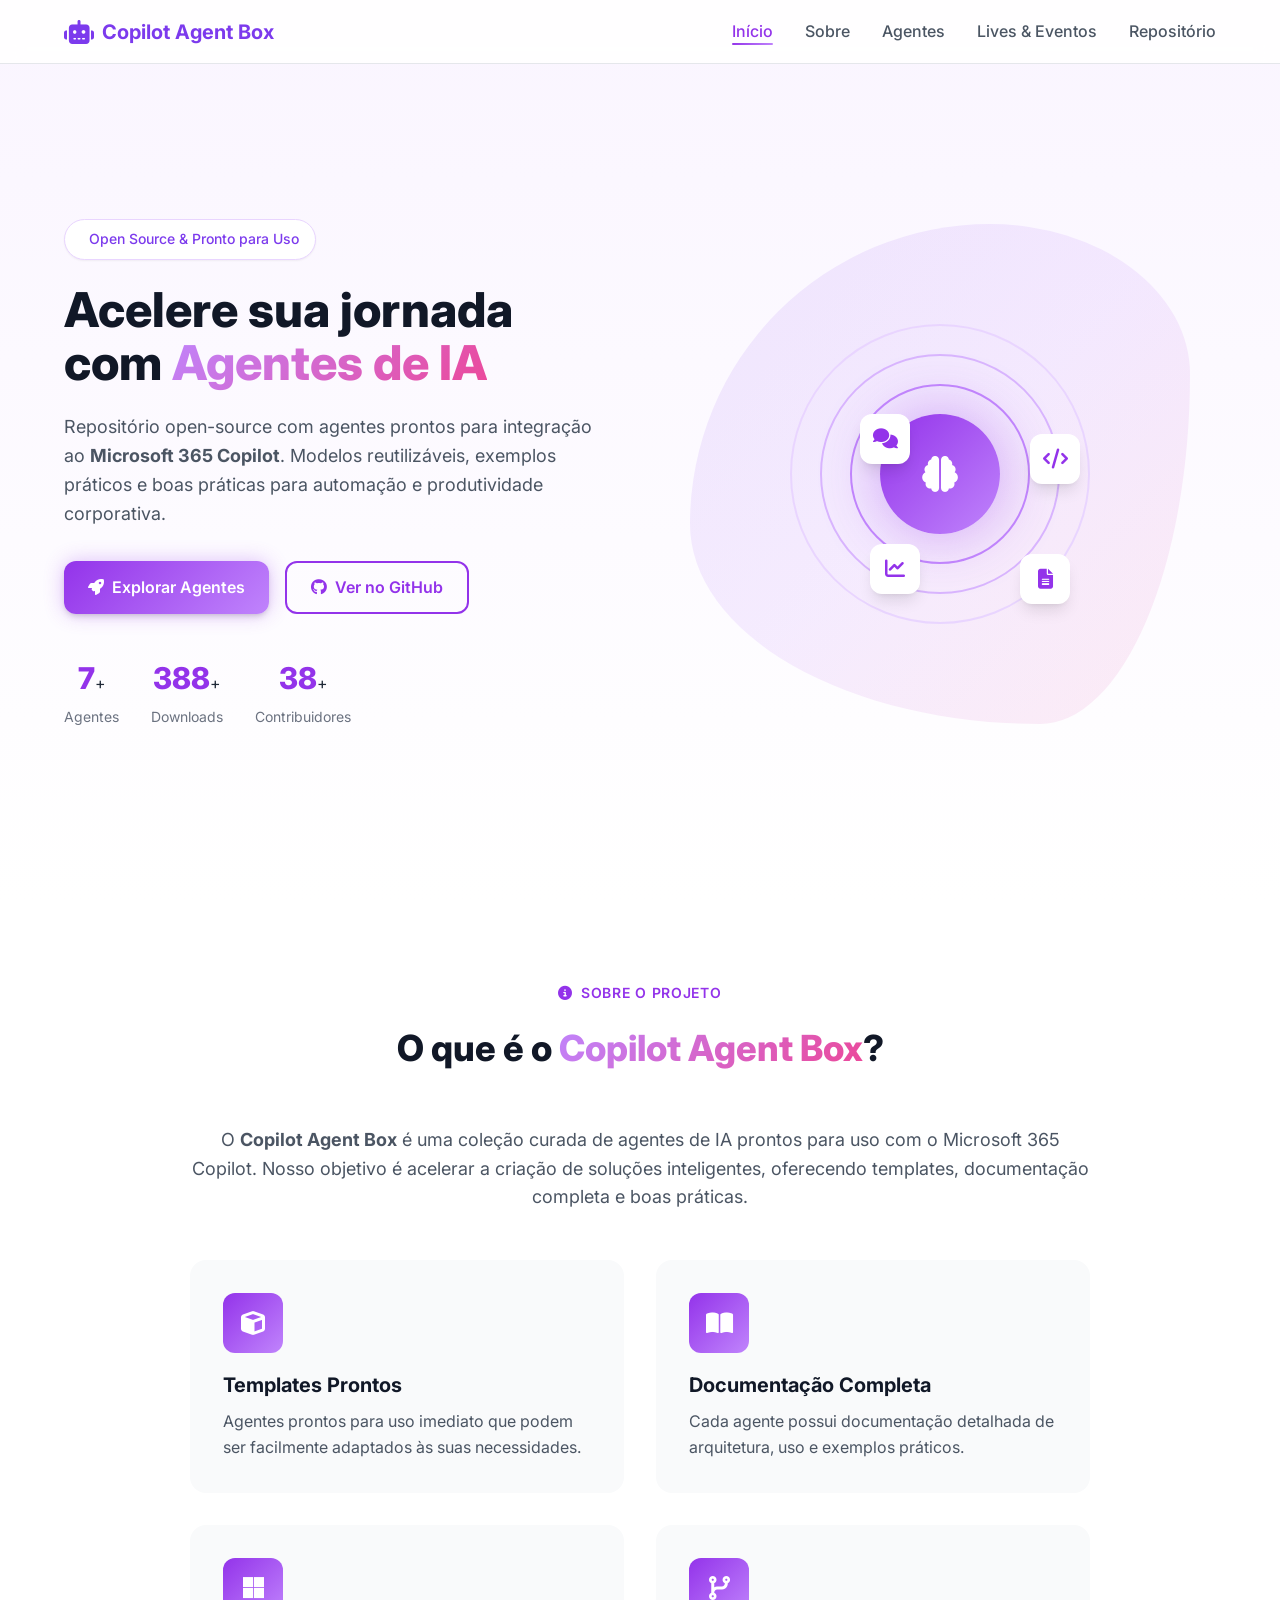
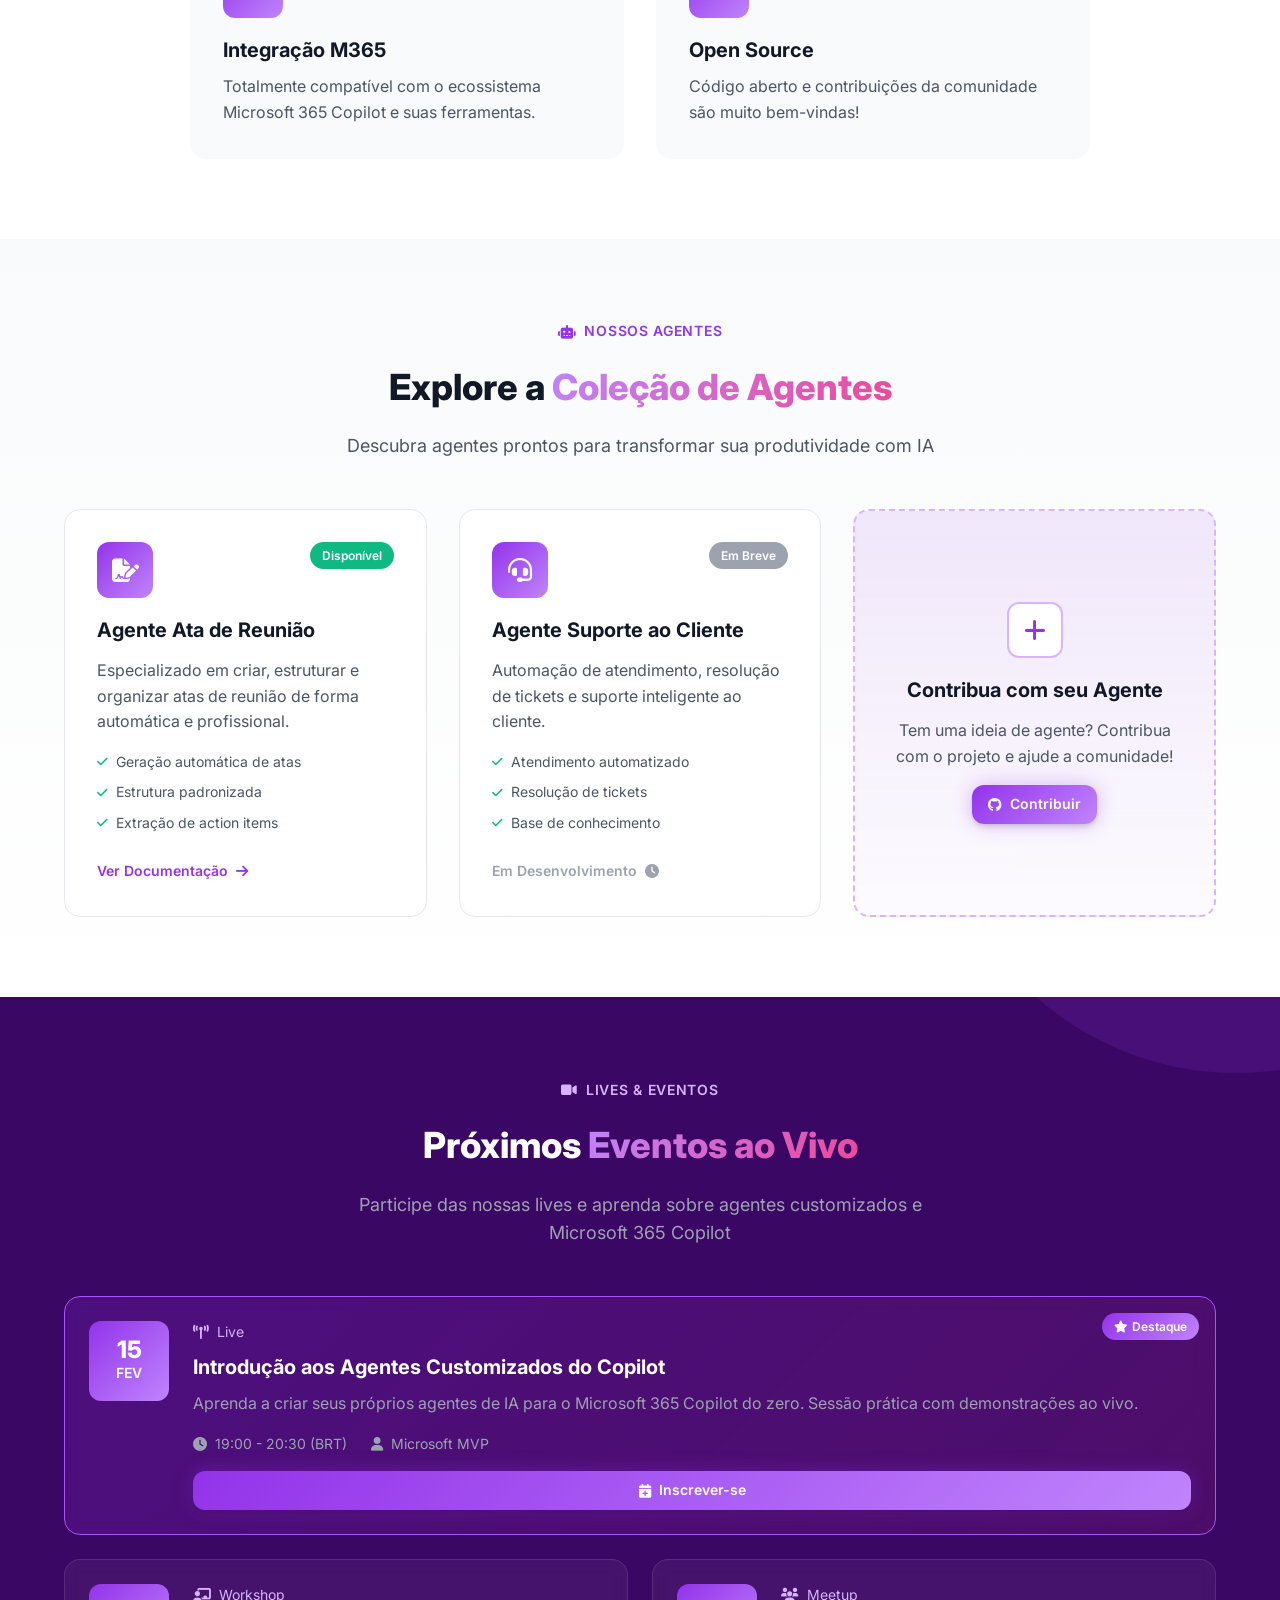
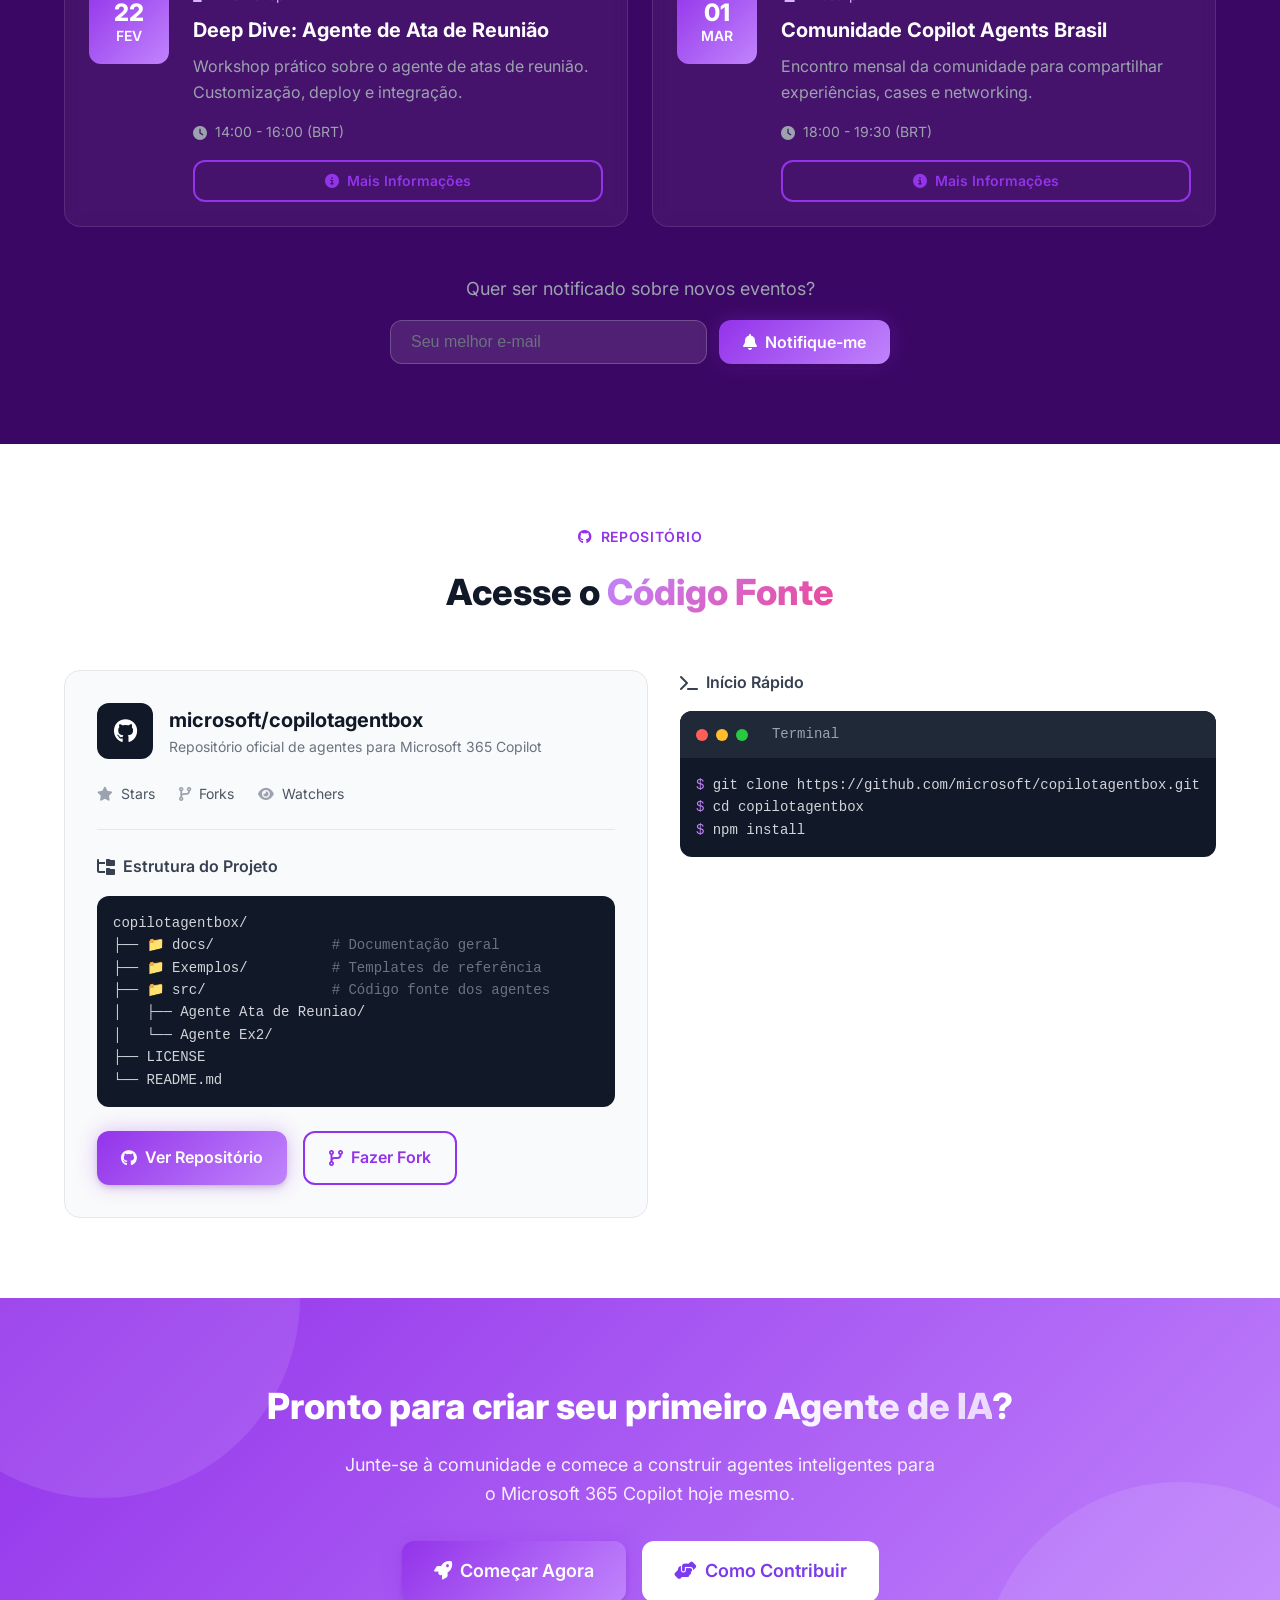
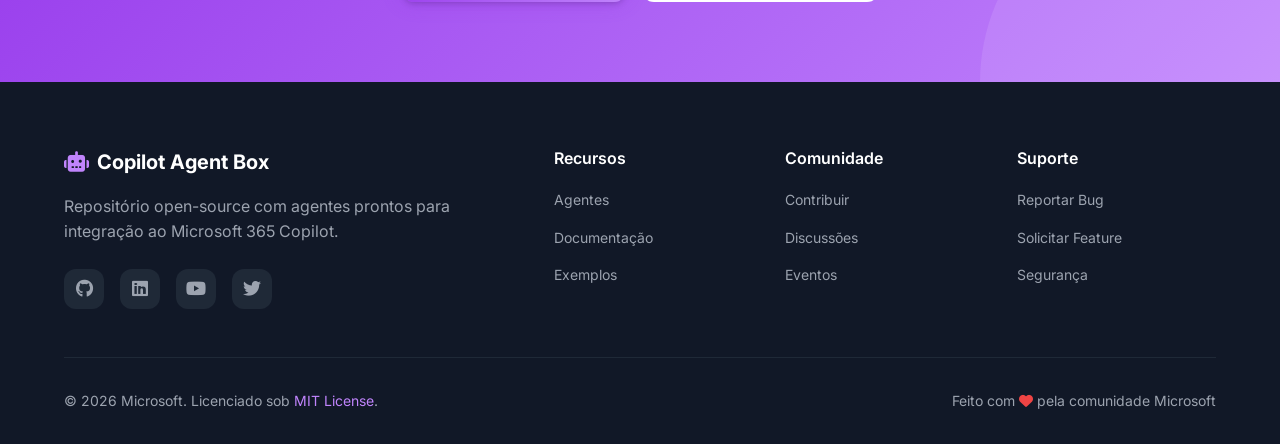
==== commit ef733379: "fix: update reference to Microsoft 365 Copilot in live events section" ====
--- a/index.html
+++ b/index.html
@@ -273,7 +273,7 @@
                     </span>
                     <h2 class="section__title">Próximos <span class="gradient-text">Eventos ao Vivo</span></h2>
                     <p class="section__description">
-                        Participe das nossas lives e aprenda sobre agentes customizados e Microsoft Copilot
+                        Participe das nossas lives e aprenda sobre agentes customizados e Microsoft 365 Copilot
                     </p>
                 </div>
 
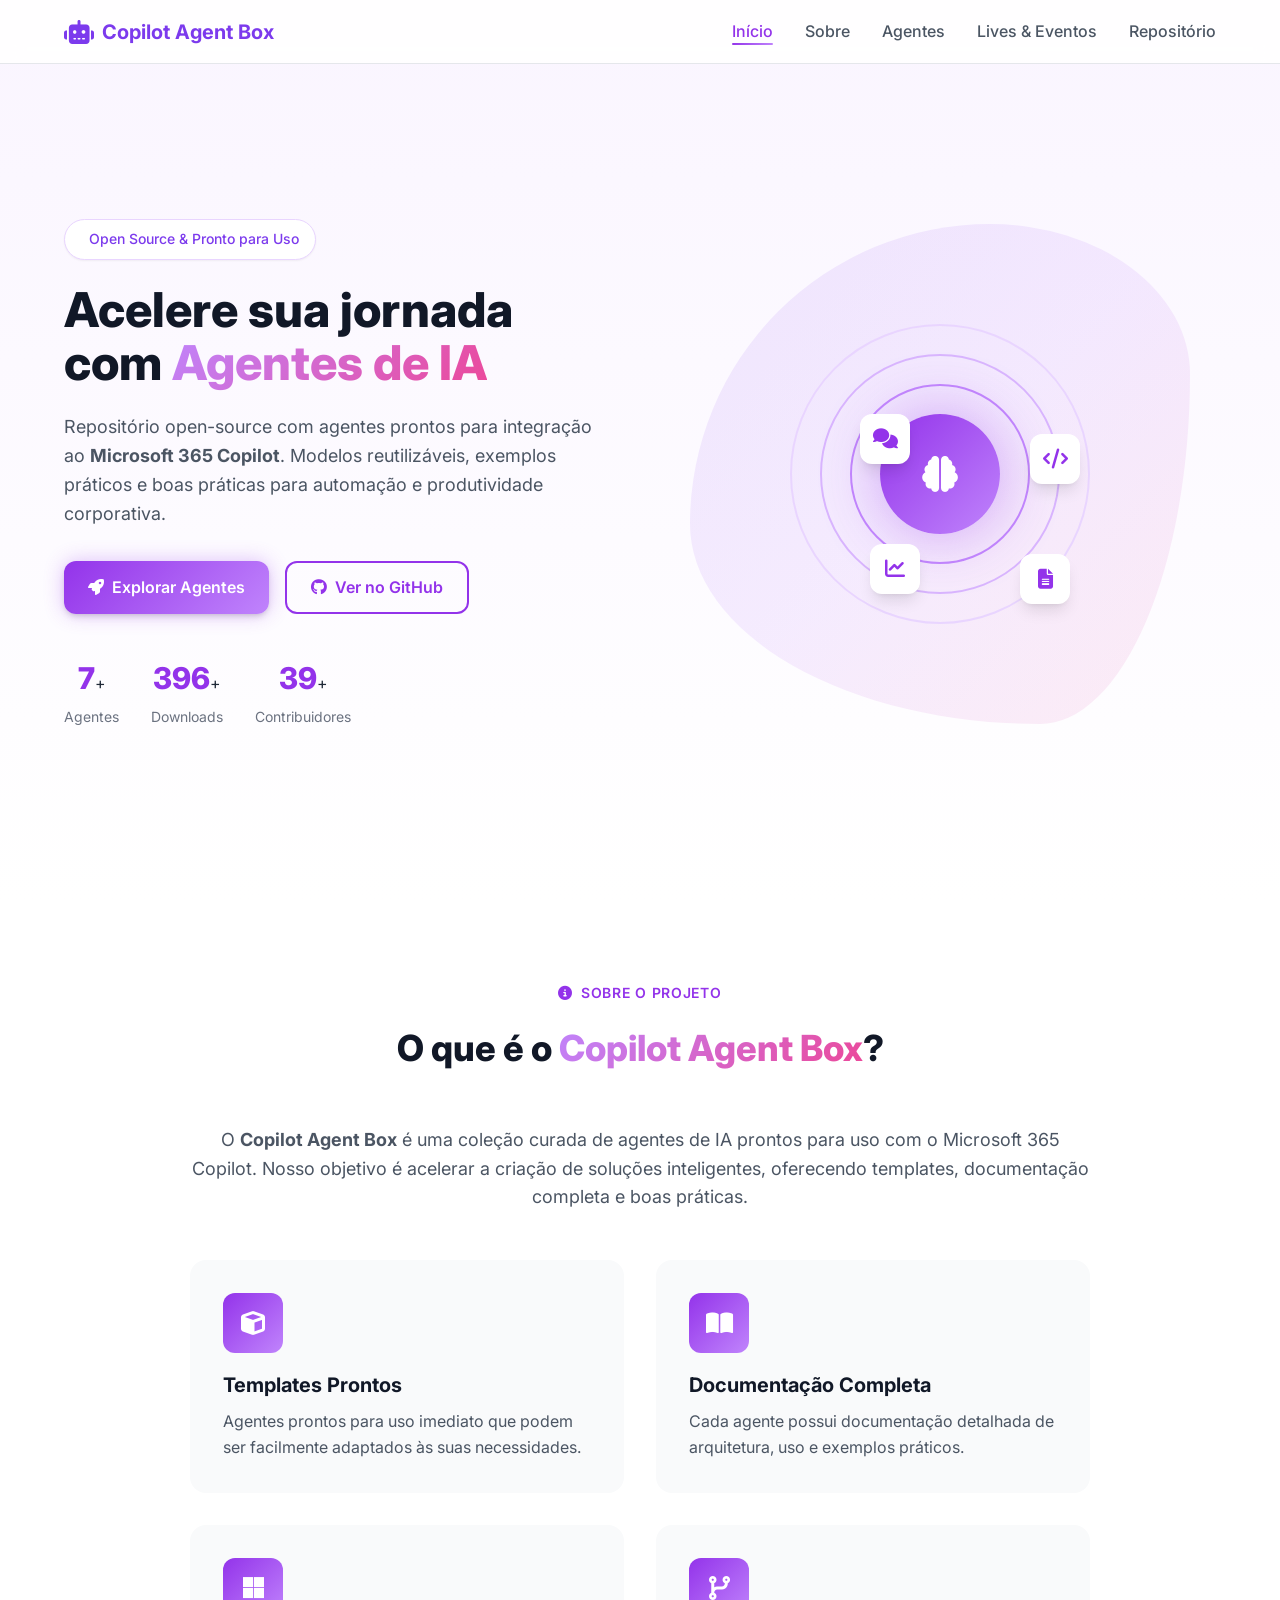
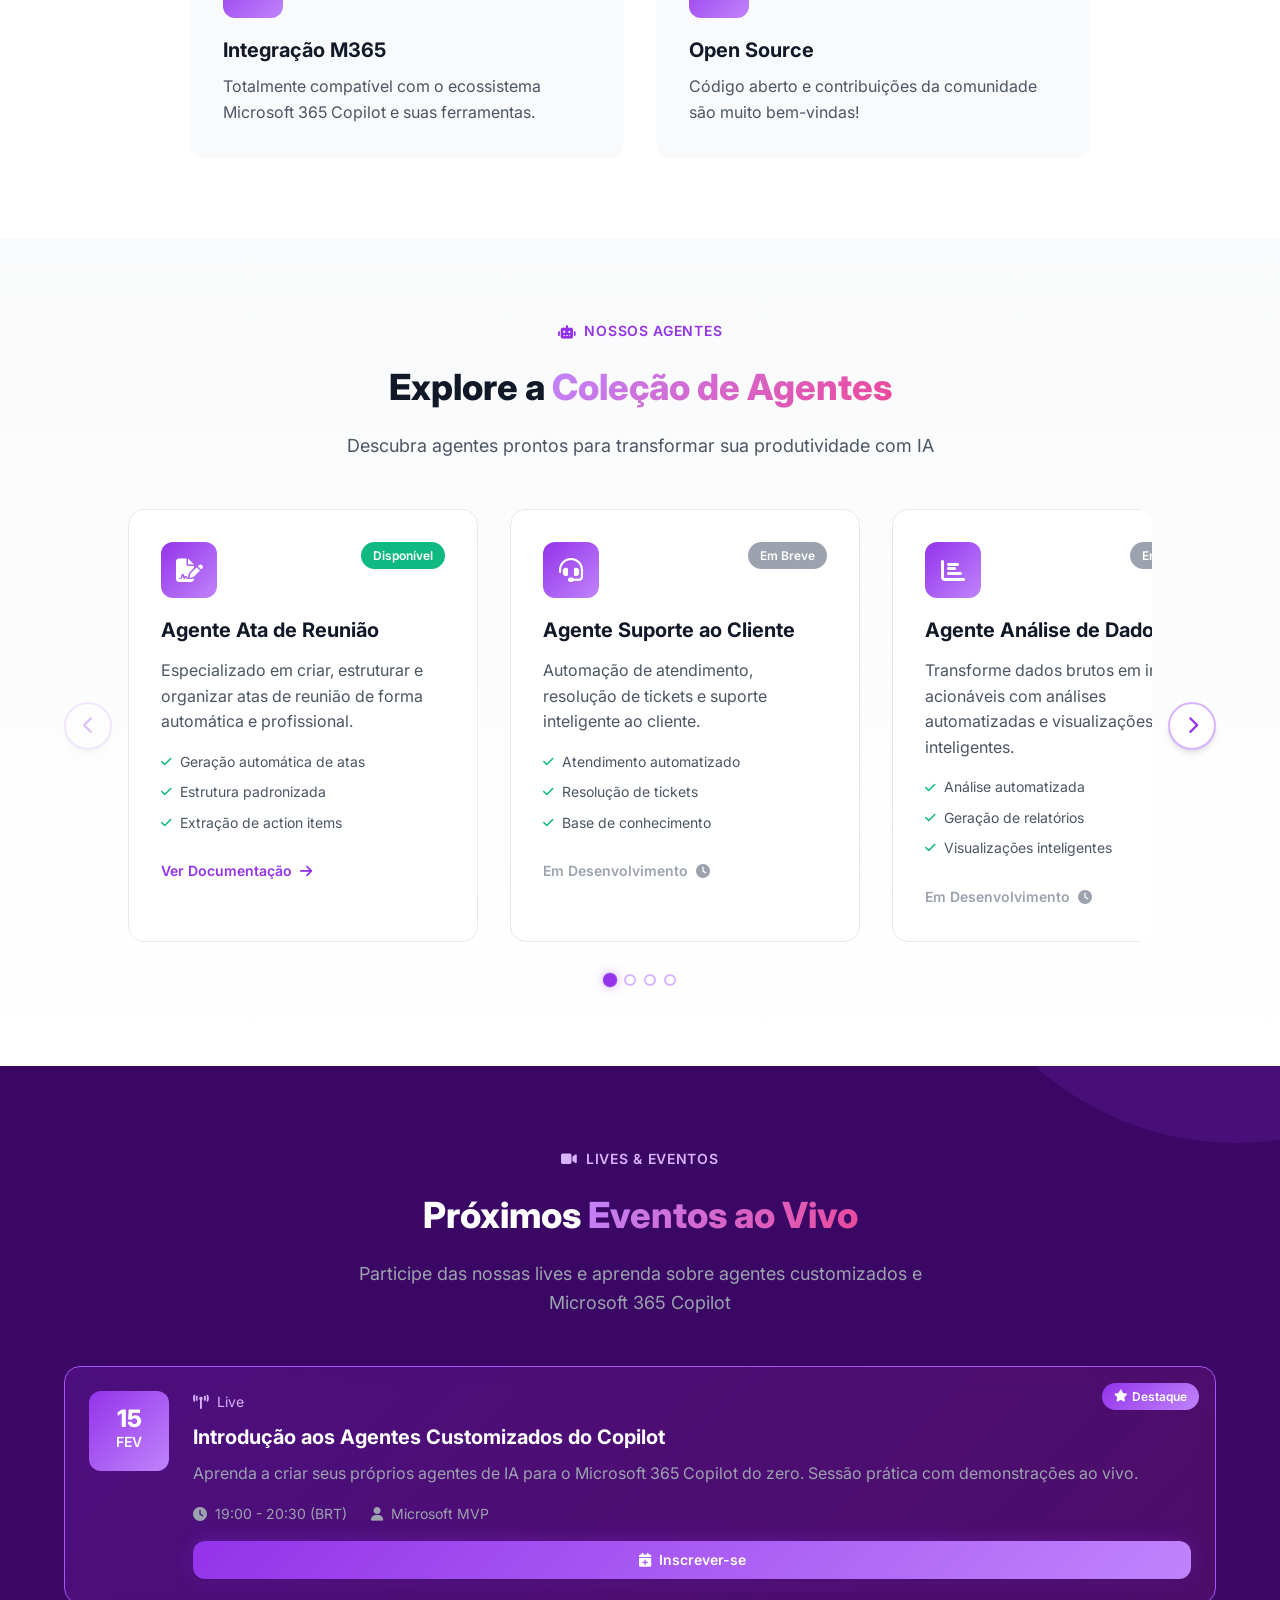
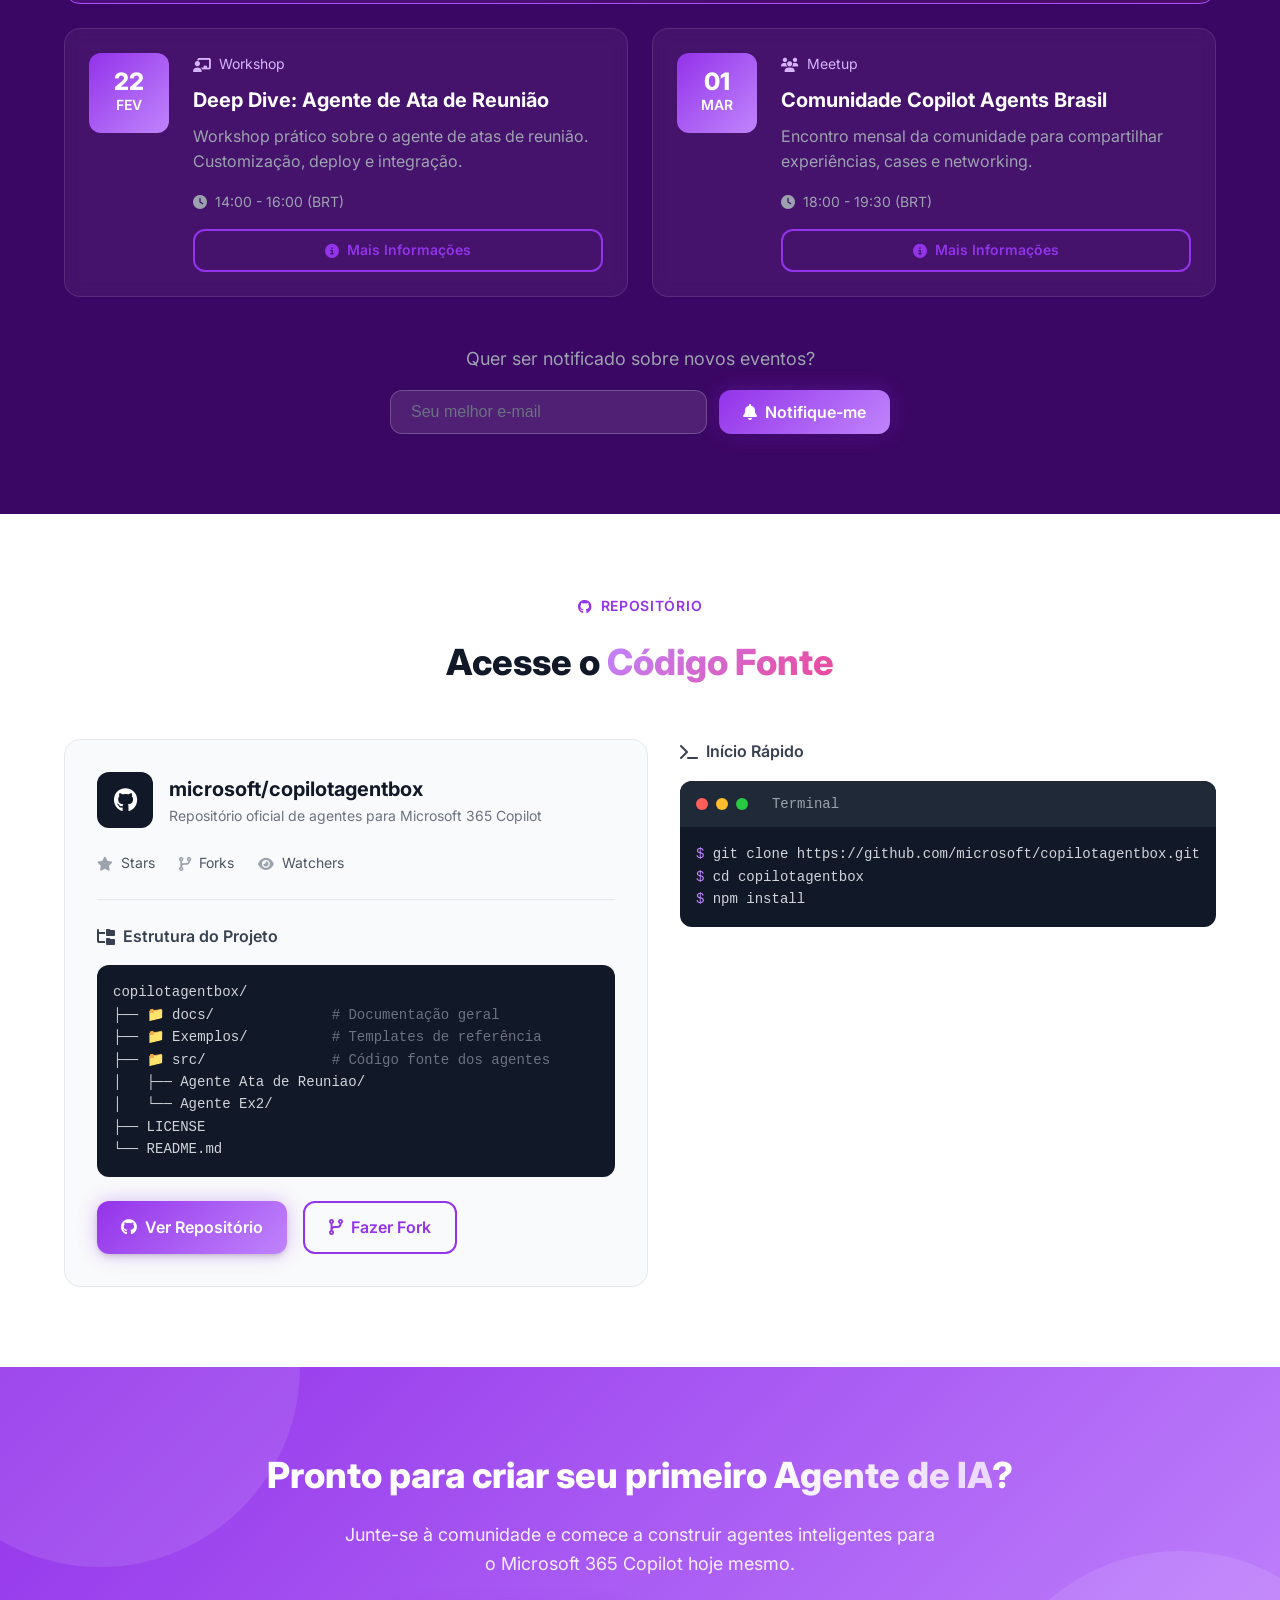
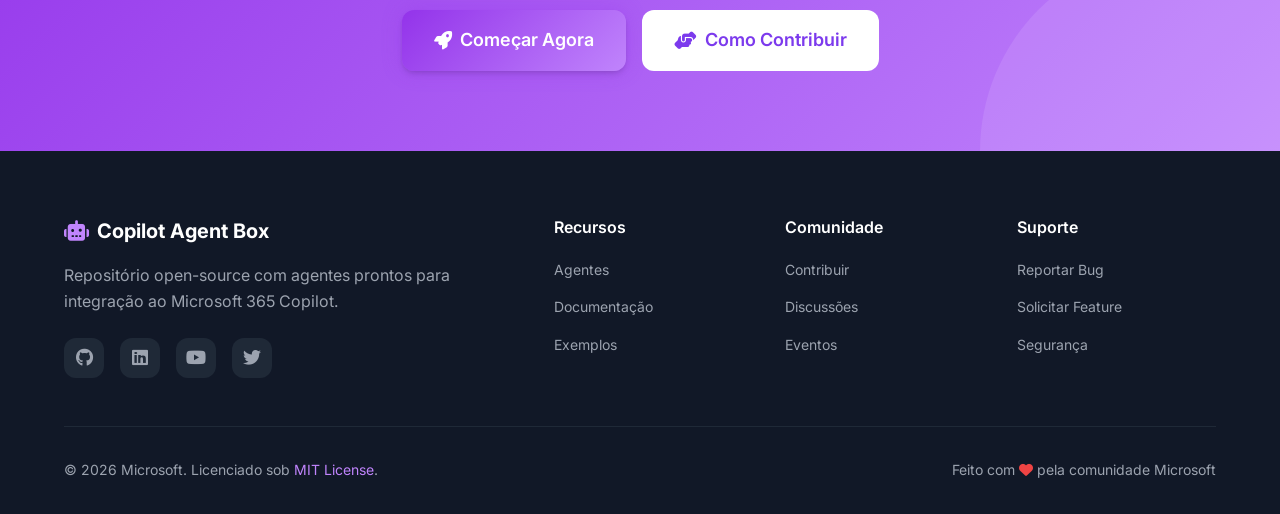
==== commit d197087f: "feat: implement agents carousel and events module with dynamic loading" ====
--- a/index.html
+++ b/index.html
@@ -202,63 +202,24 @@
                     </p>
                 </div>
                 
-                <div class="agents__grid">
-                    <article class="agent-card">
-                        <div class="agent-card__header">
-                            <div class="agent-card__icon">
-                                <i class="fas fa-file-signature"></i>
-                            </div>
-                            <span class="agent-card__badge">Disponível</span>
-                        </div>
-                        <h3 class="agent-card__title">Agente Ata de Reunião</h3>
-                        <p class="agent-card__description">
-                            Especializado em criar, estruturar e organizar atas de reunião de forma 
-                            automática e profissional.
-                        </p>
-                        <ul class="agent-card__features">
-                            <li><i class="fas fa-check"></i> Geração automática de atas</li>
-                            <li><i class="fas fa-check"></i> Estrutura padronizada</li>
-                            <li><i class="fas fa-check"></i> Extração de action items</li>
-                        </ul>
-                        <a href="../src/Agente%20Ata%20de%20Reuniao/COMO-USAR.md" class="agent-card__link">
-                            Ver Documentação <i class="fas fa-arrow-right"></i>
-                        </a>
-                    </article>
-
-                    <article class="agent-card">
-                        <div class="agent-card__header">
-                            <div class="agent-card__icon">
-                                <i class="fas fa-headset"></i>
-                            </div>
-                            <span class="agent-card__badge agent-card__badge--soon">Em Breve</span>
-                        </div>
-                        <h3 class="agent-card__title">Agente Suporte ao Cliente</h3>
-                        <p class="agent-card__description">
-                            Automação de atendimento, resolução de tickets e suporte inteligente 
-                            ao cliente.
-                        </p>
-                        <ul class="agent-card__features">
-                            <li><i class="fas fa-check"></i> Atendimento automatizado</li>
-                            <li><i class="fas fa-check"></i> Resolução de tickets</li>
-                            <li><i class="fas fa-check"></i> Base de conhecimento</li>
-                        </ul>
-                        <a href="#" class="agent-card__link agent-card__link--disabled">
-                            Em Desenvolvimento <i class="fas fa-clock"></i>
-                        </a>
-                    </article>
-
-                    <article class="agent-card agent-card--cta">
-                        <div class="agent-card__icon agent-card__icon--cta">
-                            <i class="fas fa-plus"></i>
-                        </div>
-                        <h3 class="agent-card__title">Contribua com seu Agente</h3>
-                        <p class="agent-card__description">
-                            Tem uma ideia de agente? Contribua com o projeto e ajude a comunidade!
-                        </p>
-                        <a href="https://github.com/microsoft/copilotagentbox" target="_blank" class="btn btn--primary btn--sm">
-                            <i class="fab fa-github"></i> Contribuir
-                        </a>
-                    </article>
+                <div class="agents-carousel" tabindex="0" aria-label="Carrossel de agentes">
+                    <button class="agents-carousel__btn agents-carousel__btn--prev disabled" id="agents-prev" aria-label="Agente anterior">
+                        <i class="fas fa-chevron-left"></i>
+                    </button>
+                    
+                    <div class="agents-carousel__viewport">
+                        <div class="agents__grid" id="agents-track">
+                            <!-- Cards carregados dinamicamente via js/agents.js a partir de data/agents.json -->
+                        </div>
+                    </div>
+
+                    <button class="agents-carousel__btn agents-carousel__btn--next" id="agents-next" aria-label="Próximo agente">
+                        <i class="fas fa-chevron-right"></i>
+                    </button>
+                </div>
+
+                <div class="agents-carousel__dots" id="agents-dots">
+                    <!-- Dots gerados dinamicamente -->
                 </div>
             </div>
         </section>
@@ -277,79 +238,8 @@
                     </p>
                 </div>
 
-                <div class="events__grid">
-                    <article class="event-card event-card--featured">
-                        <div class="event-card__badge">
-                            <i class="fas fa-star"></i> Destaque
-                        </div>
-                        <div class="event-card__date">
-                            <span class="event-card__day">15</span>
-                            <span class="event-card__month">FEV</span>
-                        </div>
-                        <div class="event-card__content">
-                            <span class="event-card__type">
-                                <i class="fas fa-broadcast-tower"></i> Live
-                            </span>
-                            <h3 class="event-card__title">Introdução aos Agentes Customizados do Copilot</h3>
-                            <p class="event-card__description">
-                                Aprenda a criar seus próprios agentes de IA para o Microsoft 365 Copilot 
-                                do zero. Sessão prática com demonstrações ao vivo.
-                            </p>
-                            <div class="event-card__meta">
-                                <span><i class="fas fa-clock"></i> 19:00 - 20:30 (BRT)</span>
-                                <span><i class="fas fa-user"></i> Microsoft MVP</span>
-                            </div>
-                            <a href="#" class="btn btn--primary btn--sm">
-                                <i class="fas fa-calendar-plus"></i> Inscrever-se
-                            </a>
-                        </div>
-                    </article>
-
-                    <article class="event-card">
-                        <div class="event-card__date">
-                            <span class="event-card__day">22</span>
-                            <span class="event-card__month">FEV</span>
-                        </div>
-                        <div class="event-card__content">
-                            <span class="event-card__type">
-                                <i class="fas fa-chalkboard-teacher"></i> Workshop
-                            </span>
-                            <h3 class="event-card__title">Deep Dive: Agente de Ata de Reunião</h3>
-                            <p class="event-card__description">
-                                Workshop prático sobre o agente de atas de reunião. Customização, 
-                                deploy e integração.
-                            </p>
-                            <div class="event-card__meta">
-                                <span><i class="fas fa-clock"></i> 14:00 - 16:00 (BRT)</span>
-                            </div>
-                            <a href="#" class="btn btn--outline btn--sm">
-                                <i class="fas fa-info-circle"></i> Mais Informações
-                            </a>
-                        </div>
-                    </article>
-
-                    <article class="event-card">
-                        <div class="event-card__date">
-                            <span class="event-card__day">01</span>
-                            <span class="event-card__month">MAR</span>
-                        </div>
-                        <div class="event-card__content">
-                            <span class="event-card__type">
-                                <i class="fas fa-users"></i> Meetup
-                            </span>
-                            <h3 class="event-card__title">Comunidade Copilot Agents Brasil</h3>
-                            <p class="event-card__description">
-                                Encontro mensal da comunidade para compartilhar experiências, 
-                                cases e networking.
-                            </p>
-                            <div class="event-card__meta">
-                                <span><i class="fas fa-clock"></i> 18:00 - 19:30 (BRT)</span>
-                            </div>
-                            <a href="#" class="btn btn--outline btn--sm">
-                                <i class="fas fa-info-circle"></i> Mais Informações
-                            </a>
-                        </div>
-                    </article>
+                <!-- Eventos carregados dinamicamente via js/events.js a partir de data/events.json -->
+                <div class="events__grid" id="events-grid">
                 </div>
 
                 <div class="events__cta">
@@ -539,5 +429,7 @@
     </a>
 
     <script src="js/main.js"></script>
+    <script src="js/events.js"></script>
+    <script src="js/agents.js"></script>
 </body>
 </html>
--- a/css/styles.css
+++ b/css/styles.css
@@ -645,10 +645,114 @@
     background: linear-gradient(180deg, var(--gray-50) 0%, var(--white) 100%);
 }
 
+/* Carousel wrapper */
+.agents-carousel {
+    position: relative;
+    display: flex;
+    align-items: center;
+    gap: var(--spacing-4);
+    outline: none;
+}
+
+.agents-carousel__viewport {
+    overflow: hidden;
+    flex: 1;
+    border-radius: var(--radius-xl);
+}
+
 .agents__grid {
-    display: grid;
-    grid-template-columns: repeat(3, 1fr);
-    gap: var(--spacing-8);
+    display: flex;
+    gap: 2rem;
+    transition: transform 0.5s cubic-bezier(0.25, 0.46, 0.45, 0.94);
+    will-change: transform;
+}
+
+.agents__grid .agent-card {
+    width: 350px;
+    max-width: 350px;
+    flex-shrink: 0;
+}
+
+/* Carousel buttons */
+.agents-carousel__btn {
+    flex-shrink: 0;
+    width: 48px;
+    height: 48px;
+    border-radius: var(--radius-full);
+    border: 2px solid var(--primary-300);
+    background: var(--white);
+    color: var(--primary-600);
+    font-size: var(--font-size-lg);
+    cursor: pointer;
+    display: flex;
+    align-items: center;
+    justify-content: center;
+    transition: all var(--transition-base);
+    box-shadow: var(--shadow-md);
+    z-index: 2;
+}
+
+.agents-carousel__btn:hover:not(.disabled) {
+    background: var(--primary-600);
+    border-color: var(--primary-600);
+    color: var(--white);
+    transform: scale(1.1);
+    box-shadow: var(--shadow-glow);
+}
+
+.agents-carousel__btn.disabled {
+    opacity: 0.3;
+    cursor: not-allowed;
+    pointer-events: none;
+}
+
+/* Dots */
+.agents-carousel__dots {
+    display: flex;
+    justify-content: center;
+    gap: var(--spacing-2);
+    margin-top: var(--spacing-8);
+}
+
+.agents-dot {
+    width: 12px;
+    height: 12px;
+    border-radius: var(--radius-full);
+    border: 2px solid var(--primary-300);
+    background: transparent;
+    cursor: pointer;
+    transition: all var(--transition-base);
+    padding: 0;
+}
+
+.agents-dot:hover {
+    border-color: var(--primary-600);
+    background: var(--primary-100);
+}
+
+.agents-dot.active {
+    background: var(--primary-600);
+    border-color: var(--primary-600);
+    transform: scale(1.2);
+    box-shadow: 0 0 10px rgba(147, 51, 234, 0.4);
+}
+
+/* Erro de carregamento */
+.agents__error {
+    display: flex;
+    flex-direction: column;
+    align-items: center;
+    justify-content: center;
+    gap: var(--spacing-4);
+    padding: var(--spacing-12);
+    color: var(--gray-500);
+    text-align: center;
+    width: 100%;
+}
+
+.agents__error i {
+    font-size: var(--font-size-3xl);
+    color: #f59e0b;
 }
 
 .agent-card {
@@ -1354,12 +1458,14 @@
         height: 250px;
     }
 
-    .agents__grid {
-        grid-template-columns: repeat(2, 1fr);
+    .agents__grid .agent-card {
+        width: 320px;
+        max-width: 320px;
     }
 
     .agent-card--cta {
-        grid-column: span 2;
+        width: 320px;
+        max-width: 320px;
     }
 
     .events__grid {
@@ -1449,12 +1555,20 @@
         grid-template-columns: 1fr;
     }
 
-    .agents__grid {
-        grid-template-columns: 1fr;
+    .agents__grid .agent-card {
+        width: calc(100vw - 7rem);
+        max-width: 350px;
     }
 
     .agent-card--cta {
-        grid-column: span 1;
+        width: calc(100vw - 7rem);
+        max-width: 350px;
+    }
+
+    .agents-carousel__btn {
+        width: 36px;
+        height: 36px;
+        font-size: var(--font-size-sm);
     }
 
     .event-card {
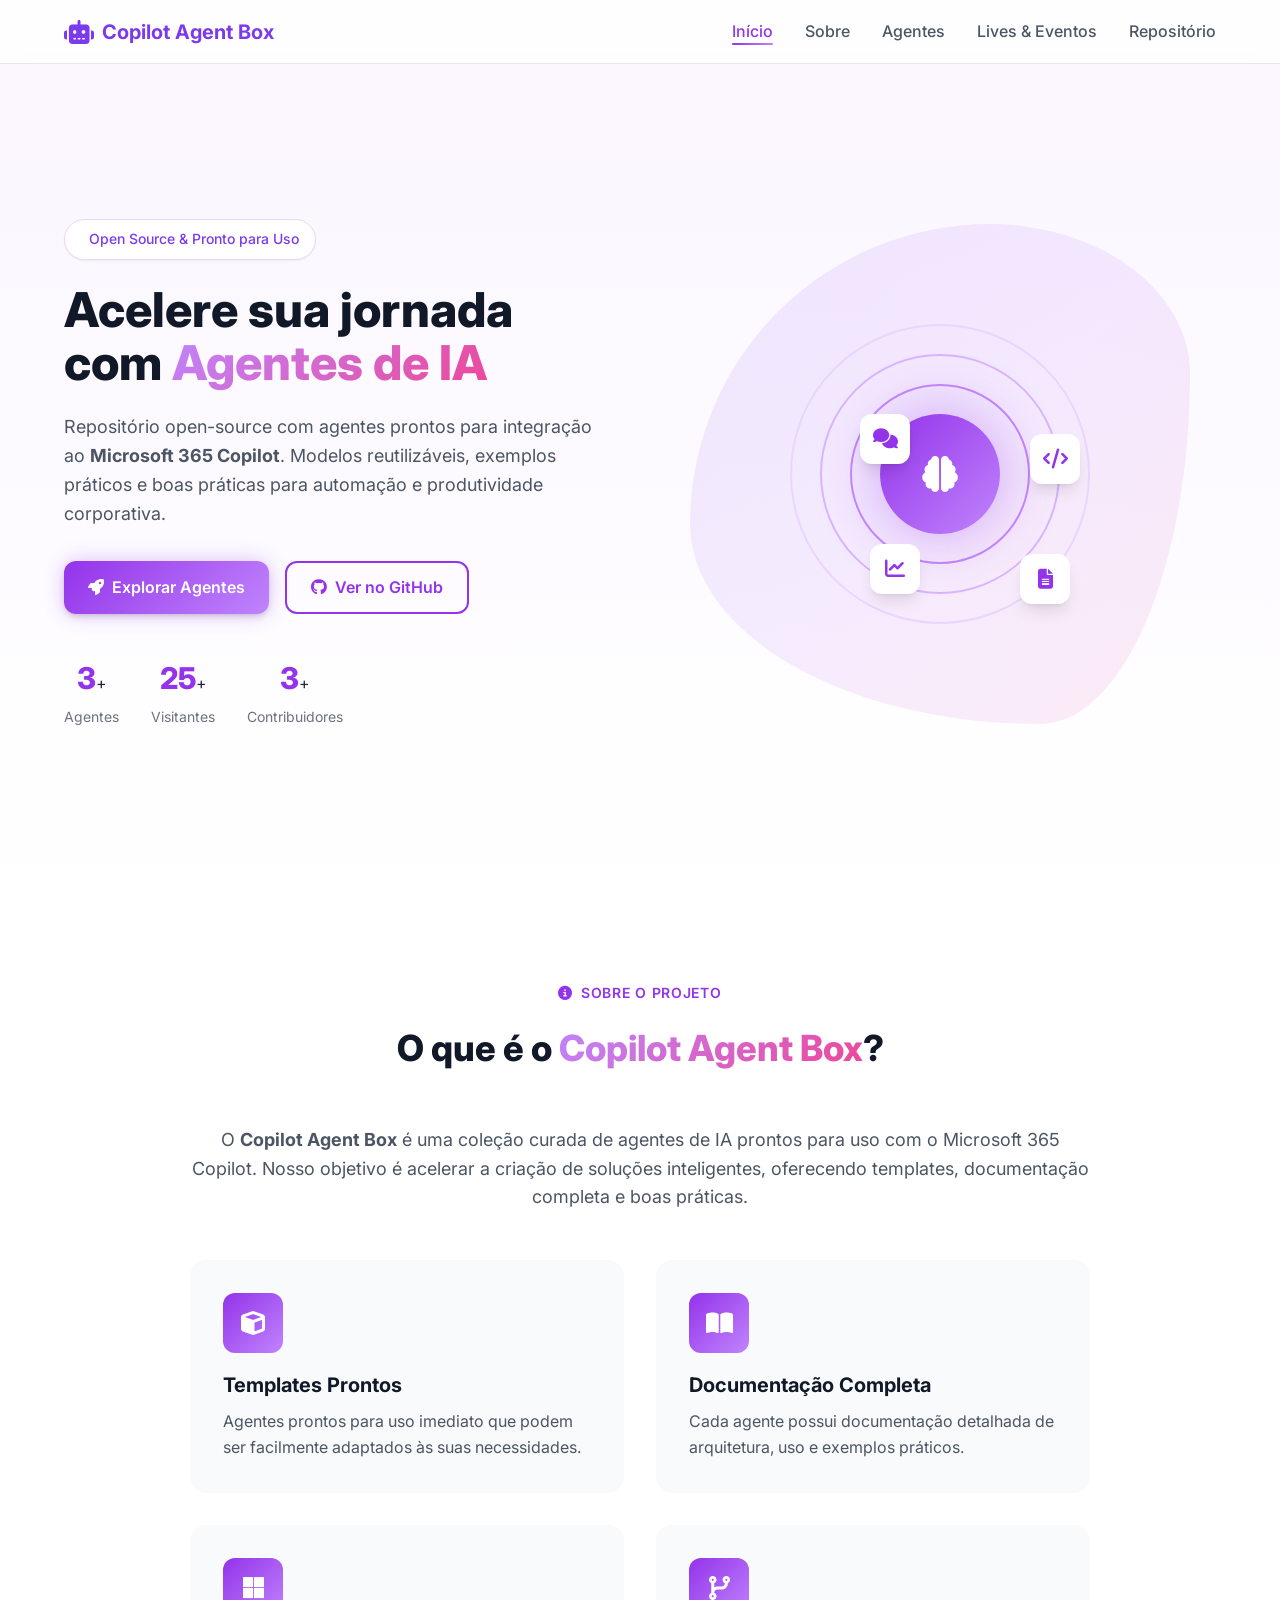
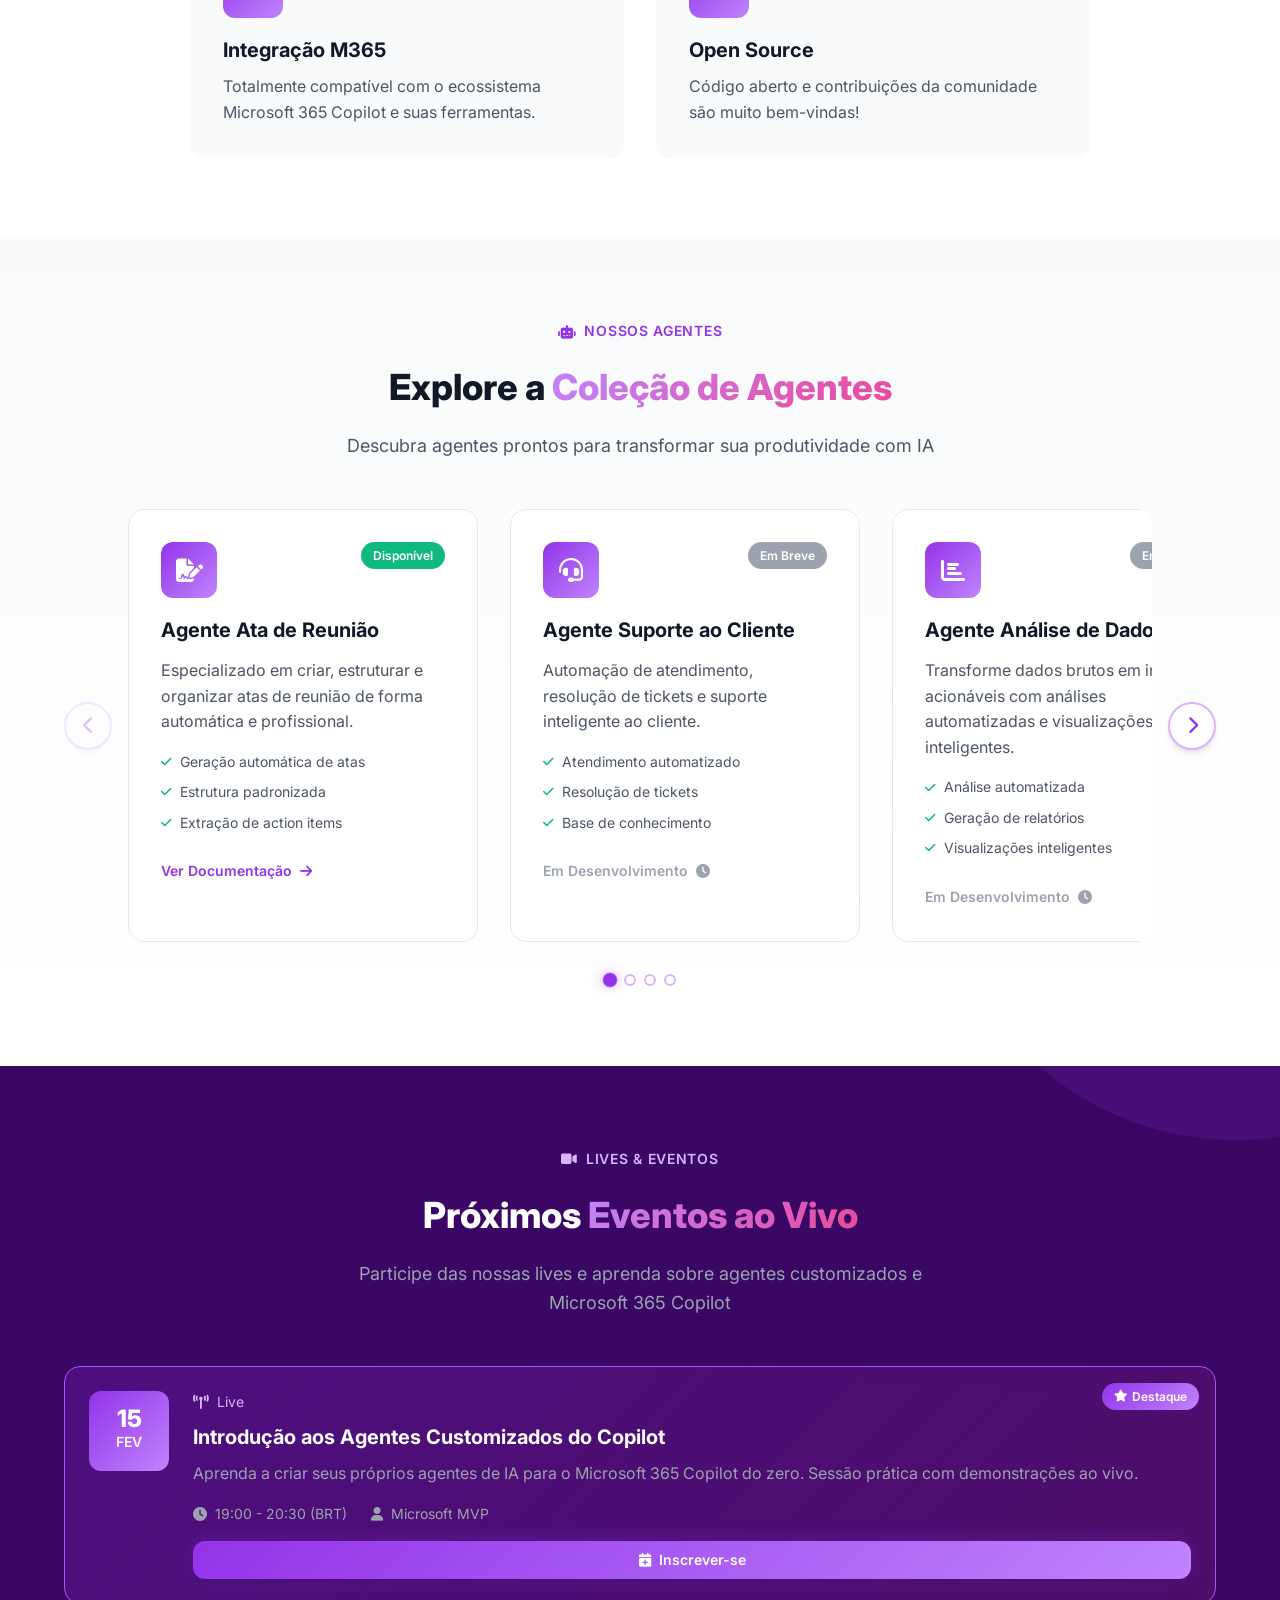
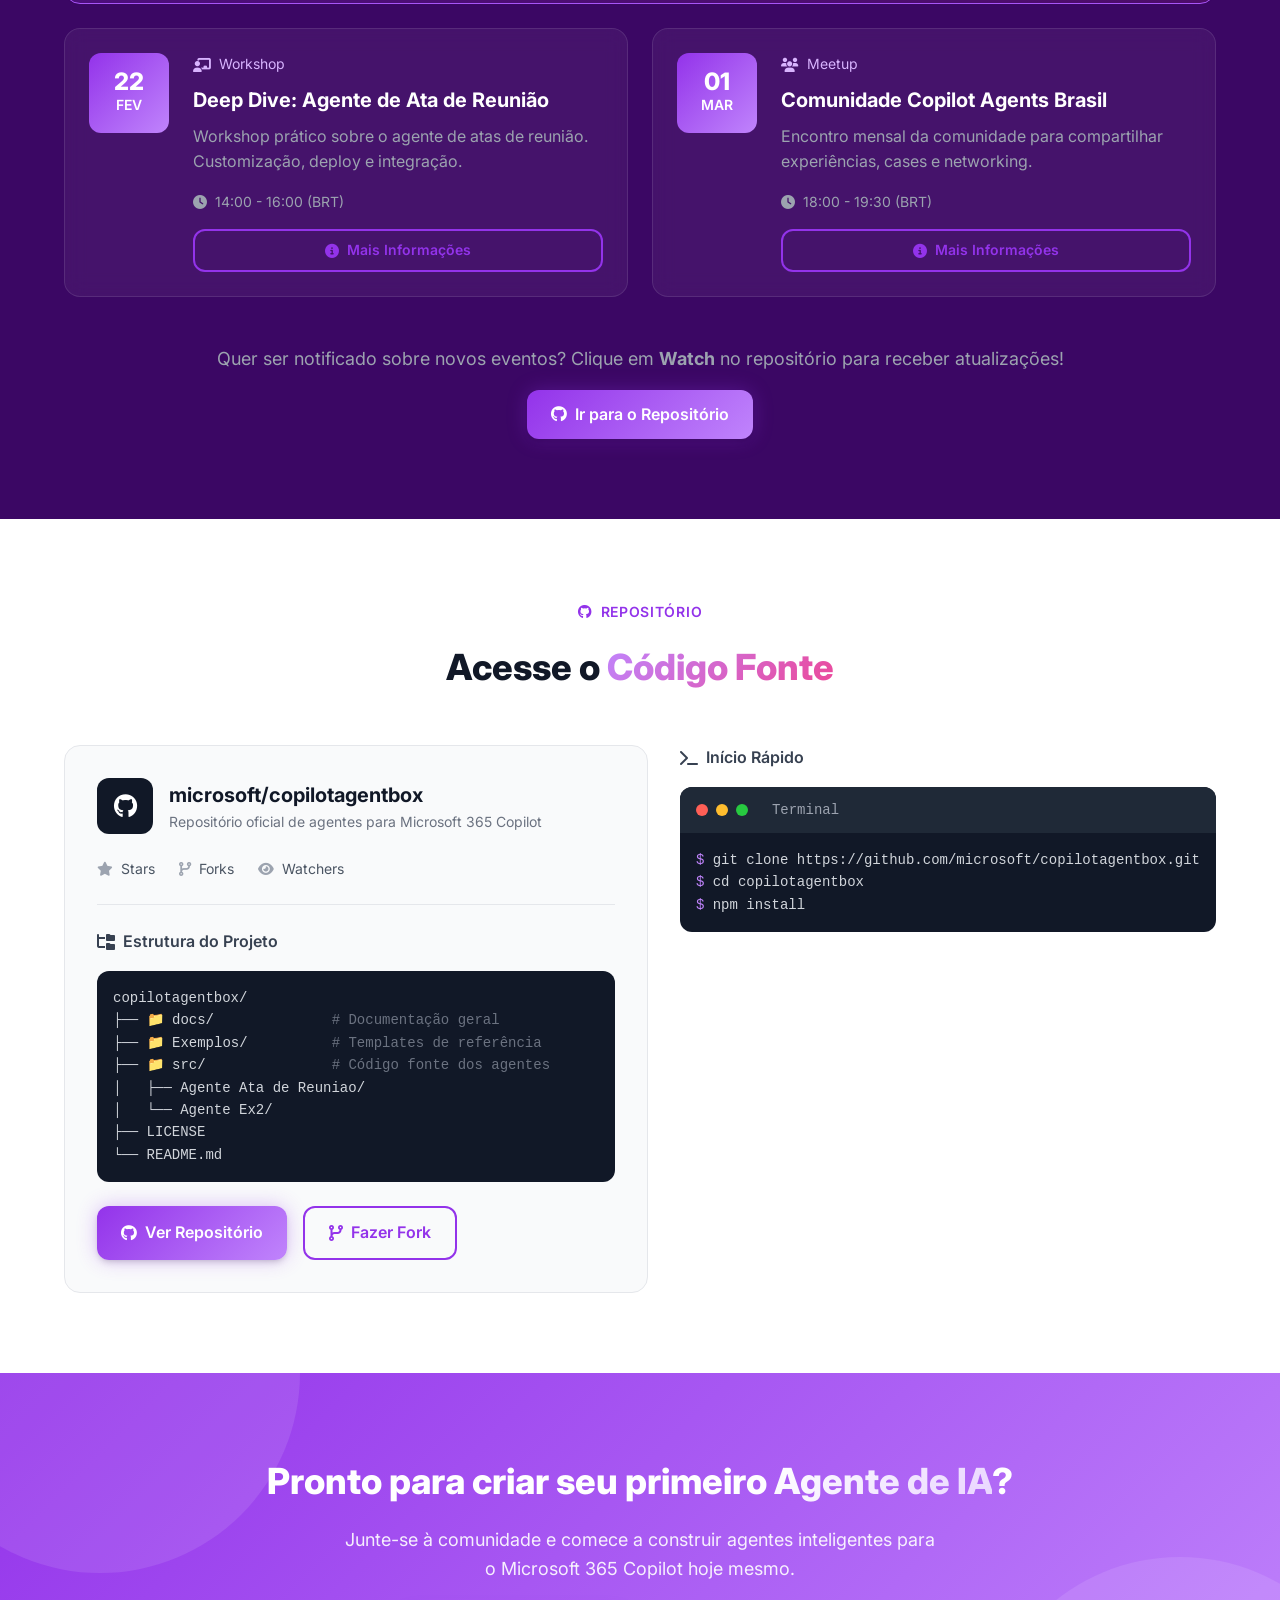
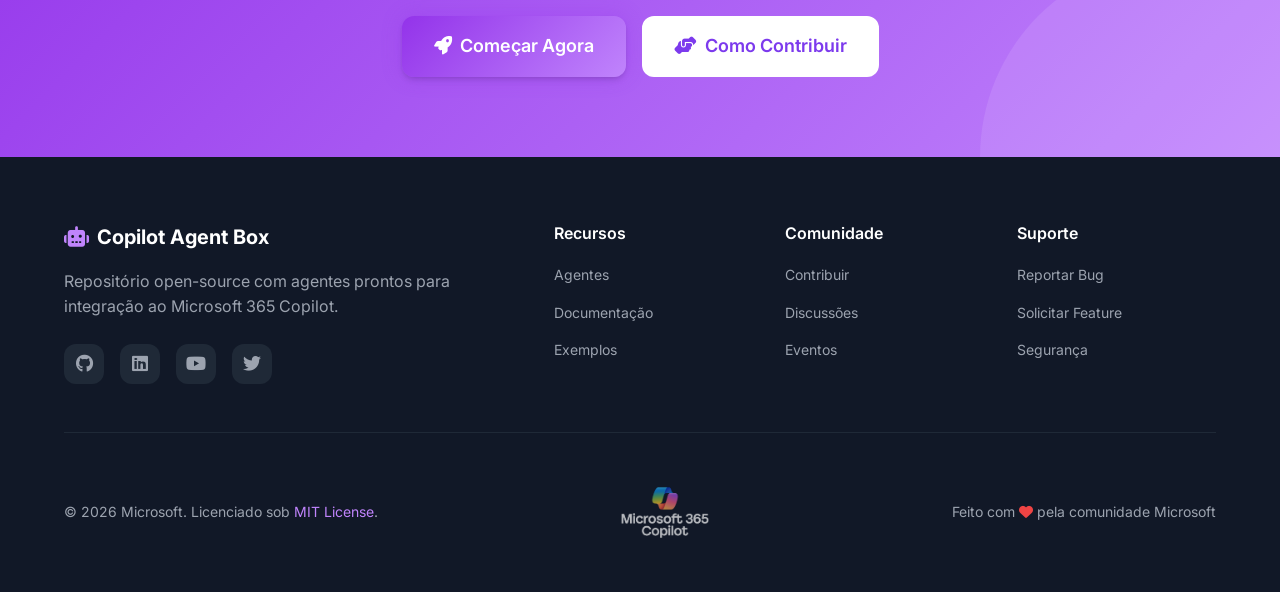
==== commit a9aa9d23: "feat: add footer branding and update hero statistics" ====
--- a/index.html
+++ b/index.html
@@ -78,15 +78,15 @@
                     </div>
                     <div class="hero__stats">
                         <div class="hero__stat">
-                            <span class="hero__stat-number" data-count="10">0</span>+
+                            <span class="hero__stat-number" data-count="5">0</span>+
                             <span class="hero__stat-label">Agentes</span>
                         </div>
                         <div class="hero__stat">
-                            <span class="hero__stat-number" data-count="500">0</span>+
-                            <span class="hero__stat-label">Downloads</span>
+                            <span class="hero__stat-number" data-count="32">0</span>+
+                            <span class="hero__stat-label">Visitantes</span>
                         </div>
                         <div class="hero__stat">
-                            <span class="hero__stat-number" data-count="50">0</span>+
+                            <span class="hero__stat-number" data-count="5">0</span>+
                             <span class="hero__stat-label">Contribuidores</span>
                         </div>
                     </div>
@@ -243,13 +243,10 @@
                 </div>
 
                 <div class="events__cta">
-                    <p>Quer ser notificado sobre novos eventos?</p>
-                    <form class="newsletter-form" id="newsletter-form">
-                        <input type="email" placeholder="Seu melhor e-mail" required>
-                        <button type="submit" class="btn btn--primary">
-                            <i class="fas fa-bell"></i> Notifique-me
-                        </button>
-                    </form>
+                    <p>Quer ser notificado sobre novos eventos? Clique em <strong>Watch</strong> no repositório para receber atualizações!</p>
+                    <a href="https://github.com/microsoft/copilotagentbox" target="_blank" class="btn btn--primary">
+                        <i class="fab fa-github"></i> Ir para o Repositório
+                    </a>
                 </div>
             </div>
         </section>
@@ -418,6 +415,9 @@
 
             <div class="footer__bottom">
                 <p>&copy; 2026 Microsoft. Licenciado sob <a href="../LICENSE">MIT License</a>.</p>
+                <div class="footer__brand-badge">
+                    <img src="images/m365copilotlogohorizontalwhite.png" alt="Microsoft 365 Copilot" class="footer__brand-logo">
+                </div>
                 <p>Feito com <i class="fas fa-heart"></i> pela comunidade Microsoft</p>
             </div>
         </div>
--- a/css/styles.css
+++ b/css/styles.css
@@ -1392,6 +1392,23 @@
     color: #ef4444;
 }
 
+.footer__brand-badge {
+    display: flex;
+    justify-content: center;
+}
+
+.footer__brand-logo {
+    height: 95px;
+    width: auto;
+    object-fit: contain;
+    opacity: 0.7;
+    transition: opacity var(--transition-base);
+}
+
+.footer__brand-logo:hover {
+    opacity: 1;
+}
+
 /* ===== Back to Top ===== */
 .back-to-top {
     position: fixed;
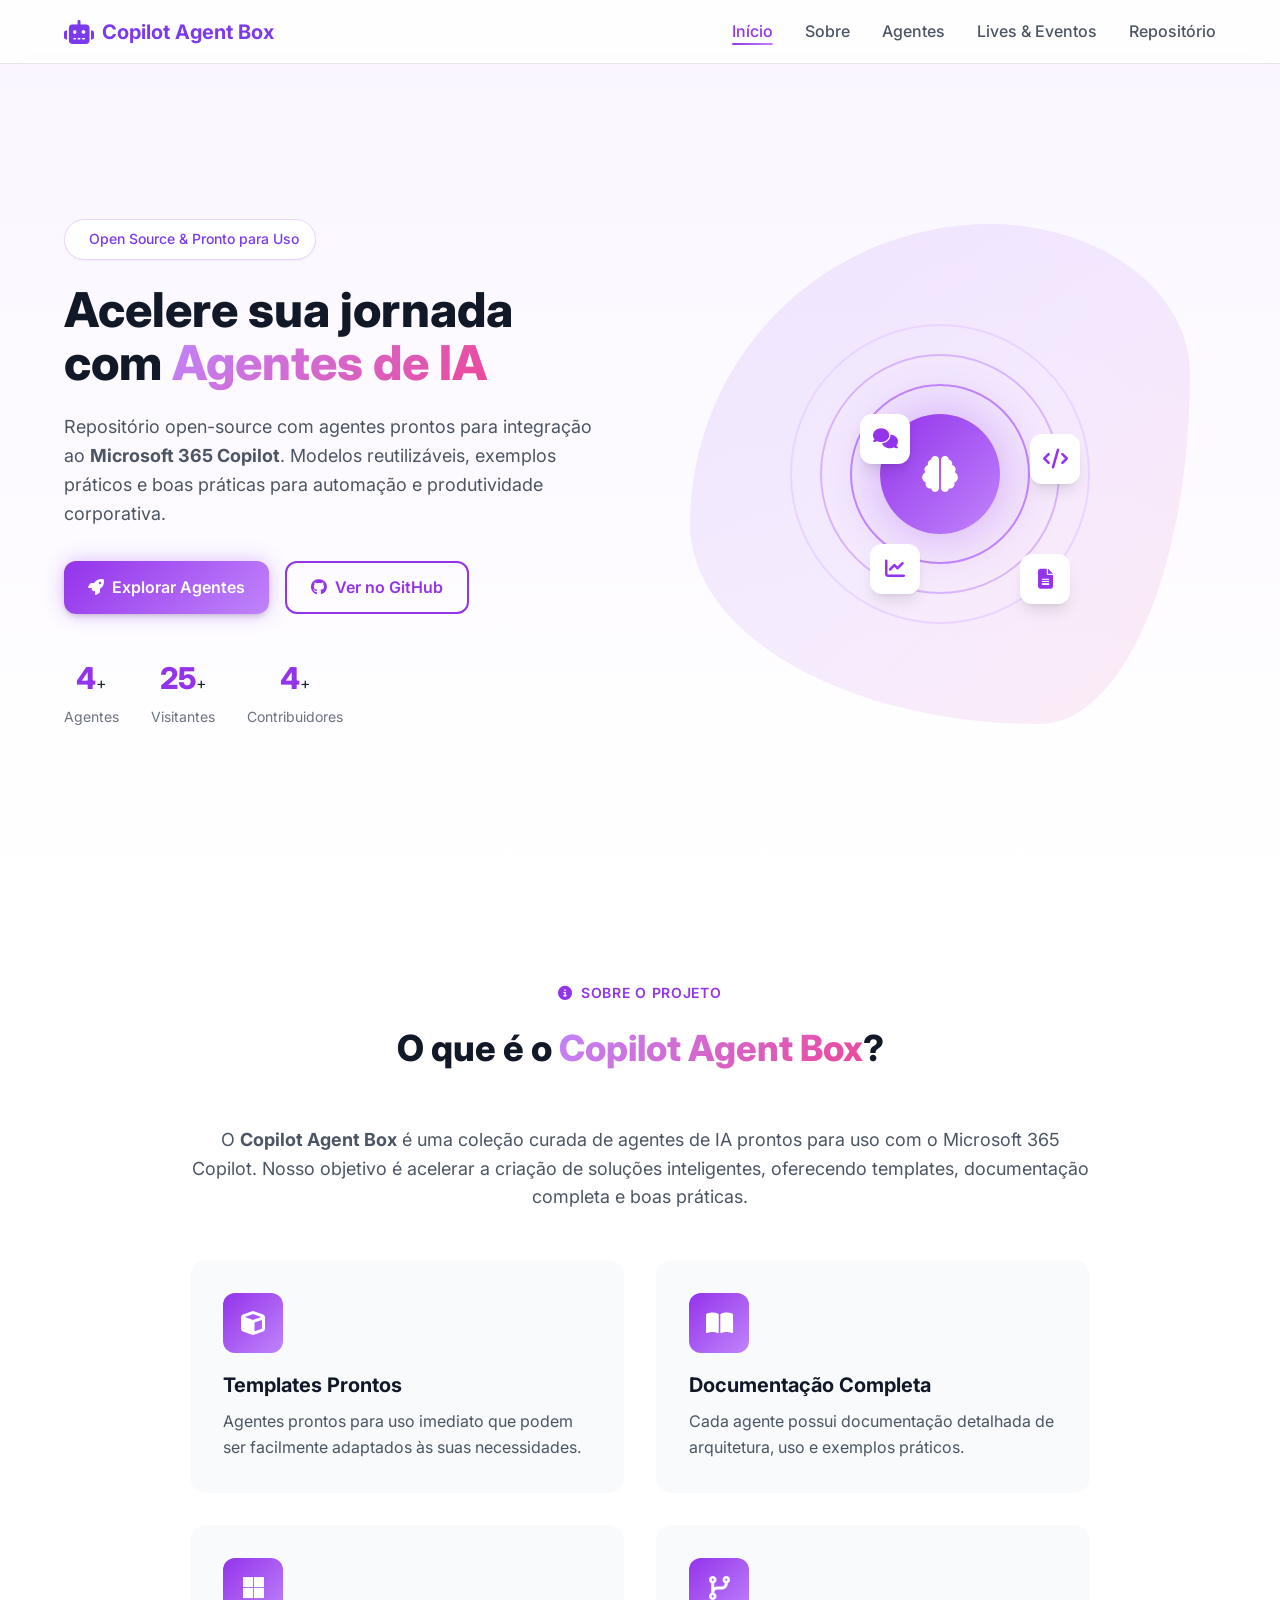
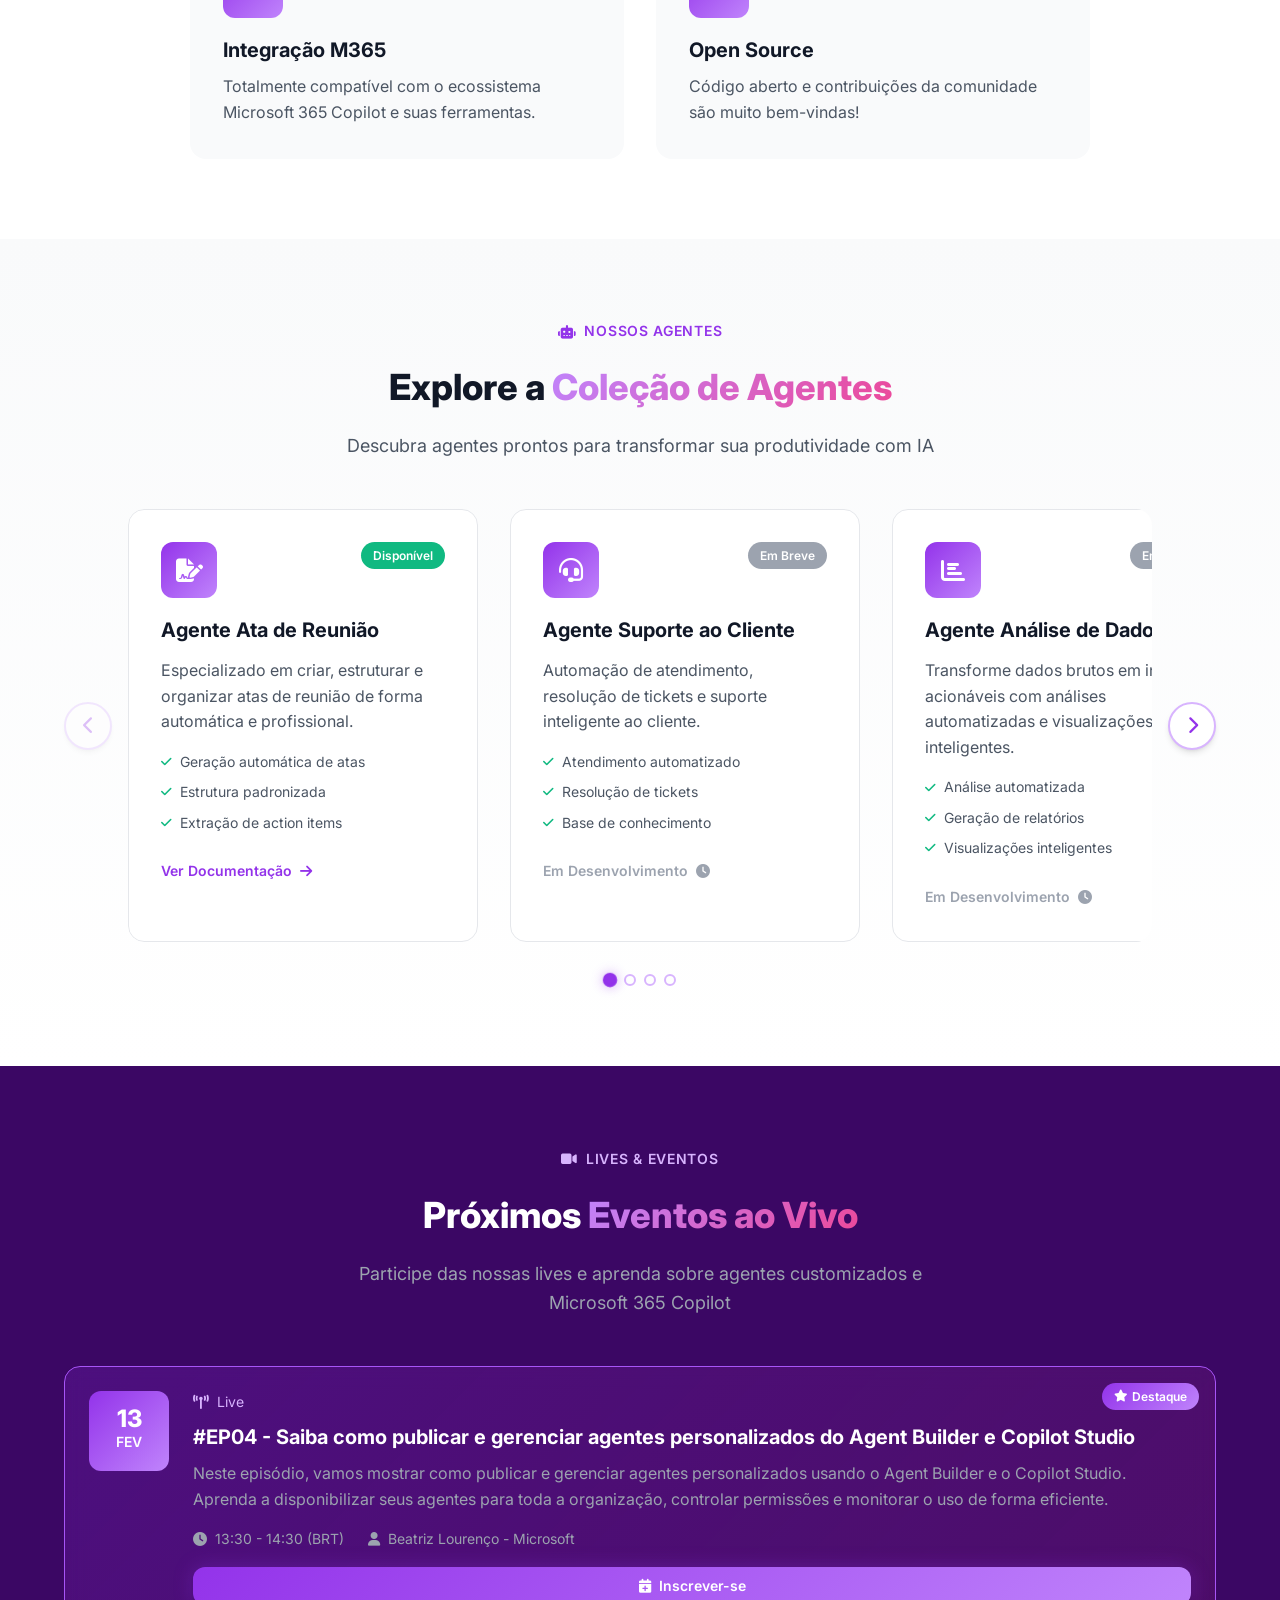
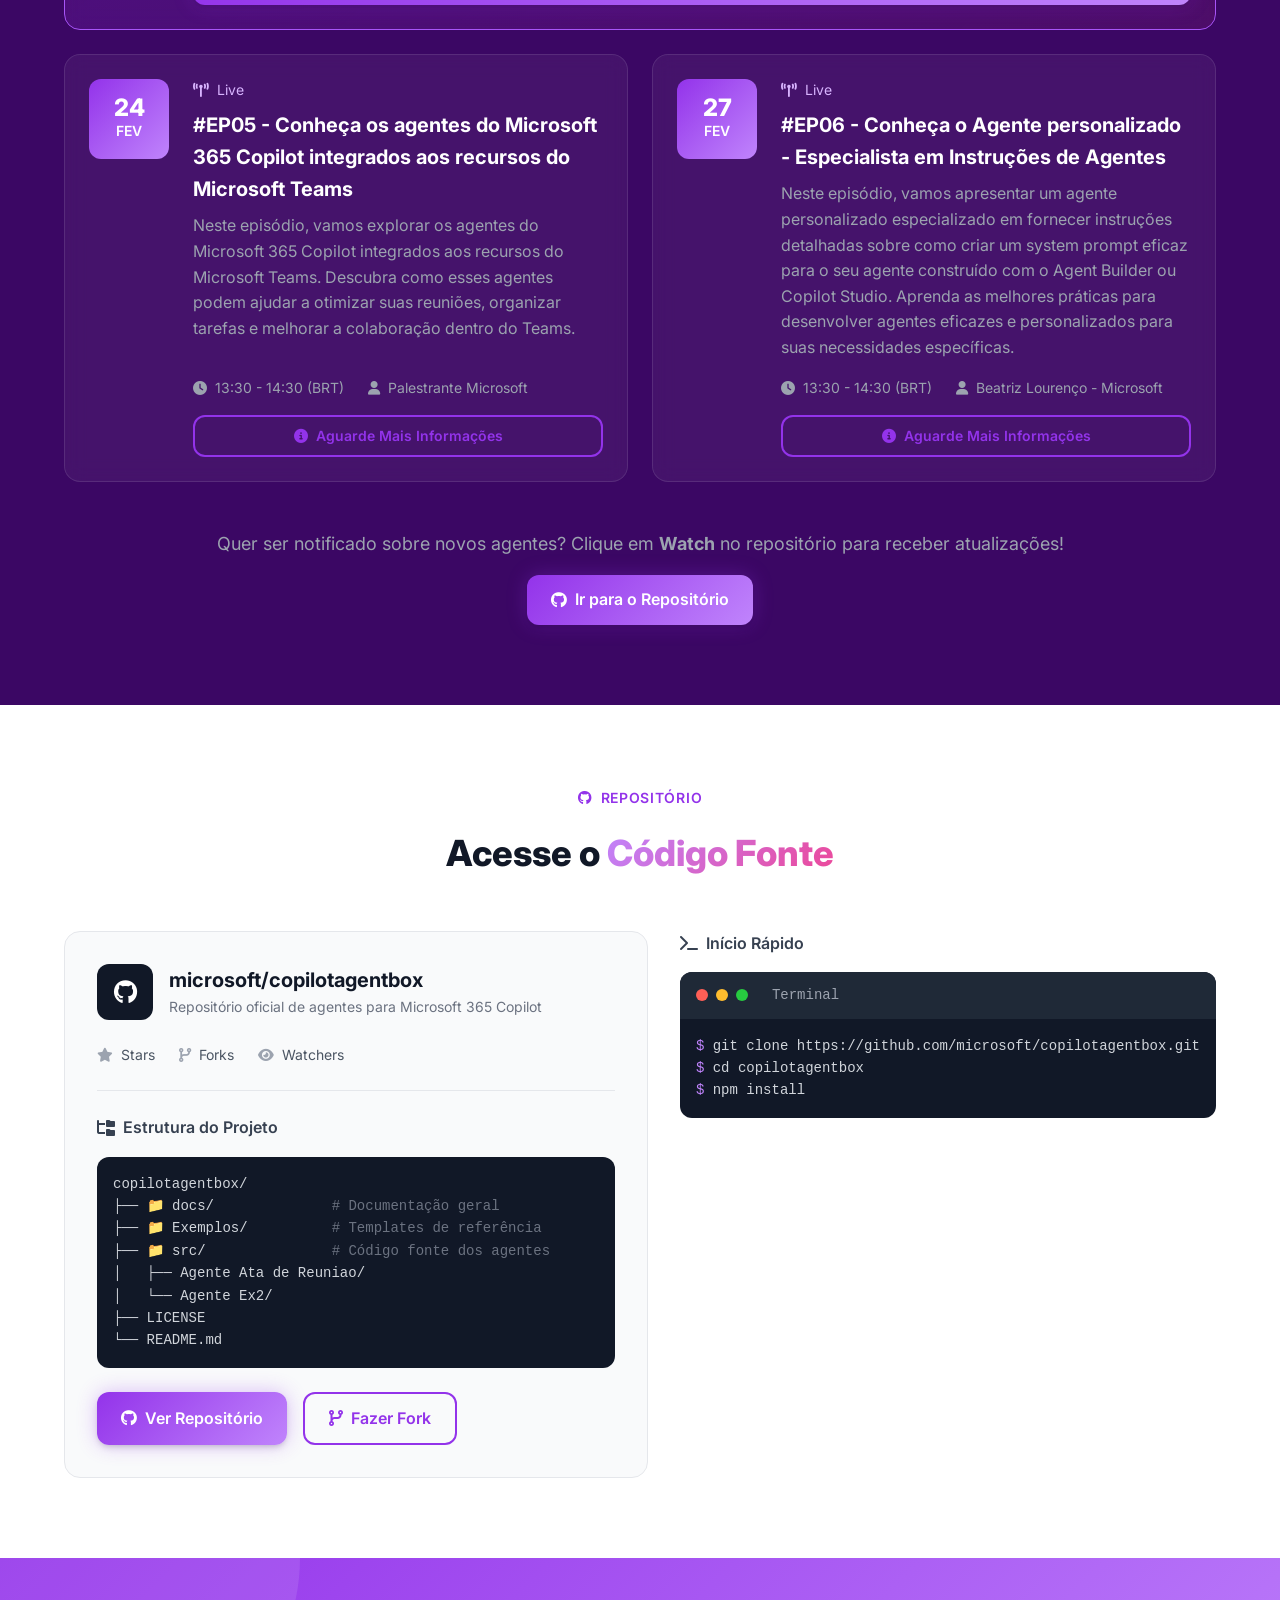
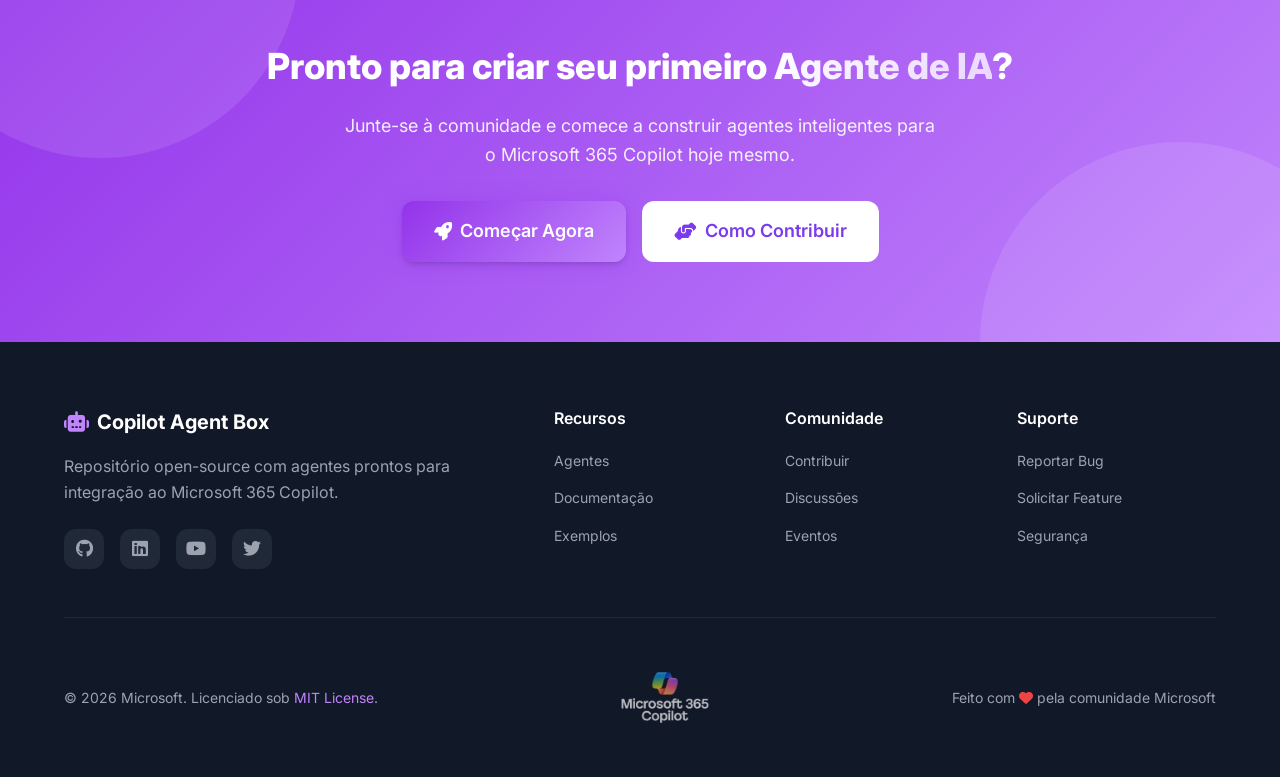
==== commit a6d9fcab: "fix: update links and event details in agents and events data" ====
--- a/index.html
+++ b/index.html
@@ -243,7 +243,7 @@
                 </div>
 
                 <div class="events__cta">
-                    <p>Quer ser notificado sobre novos eventos? Clique em <strong>Watch</strong> no repositório para receber atualizações!</p>
+                    <p>Quer ser notificado sobre novos agentes? Clique em <strong>Watch</strong> no repositório para receber atualizações!</p>
                     <a href="https://github.com/microsoft/copilotagentbox" target="_blank" class="btn btn--primary">
                         <i class="fab fa-github"></i> Ir para o Repositório
                     </a>
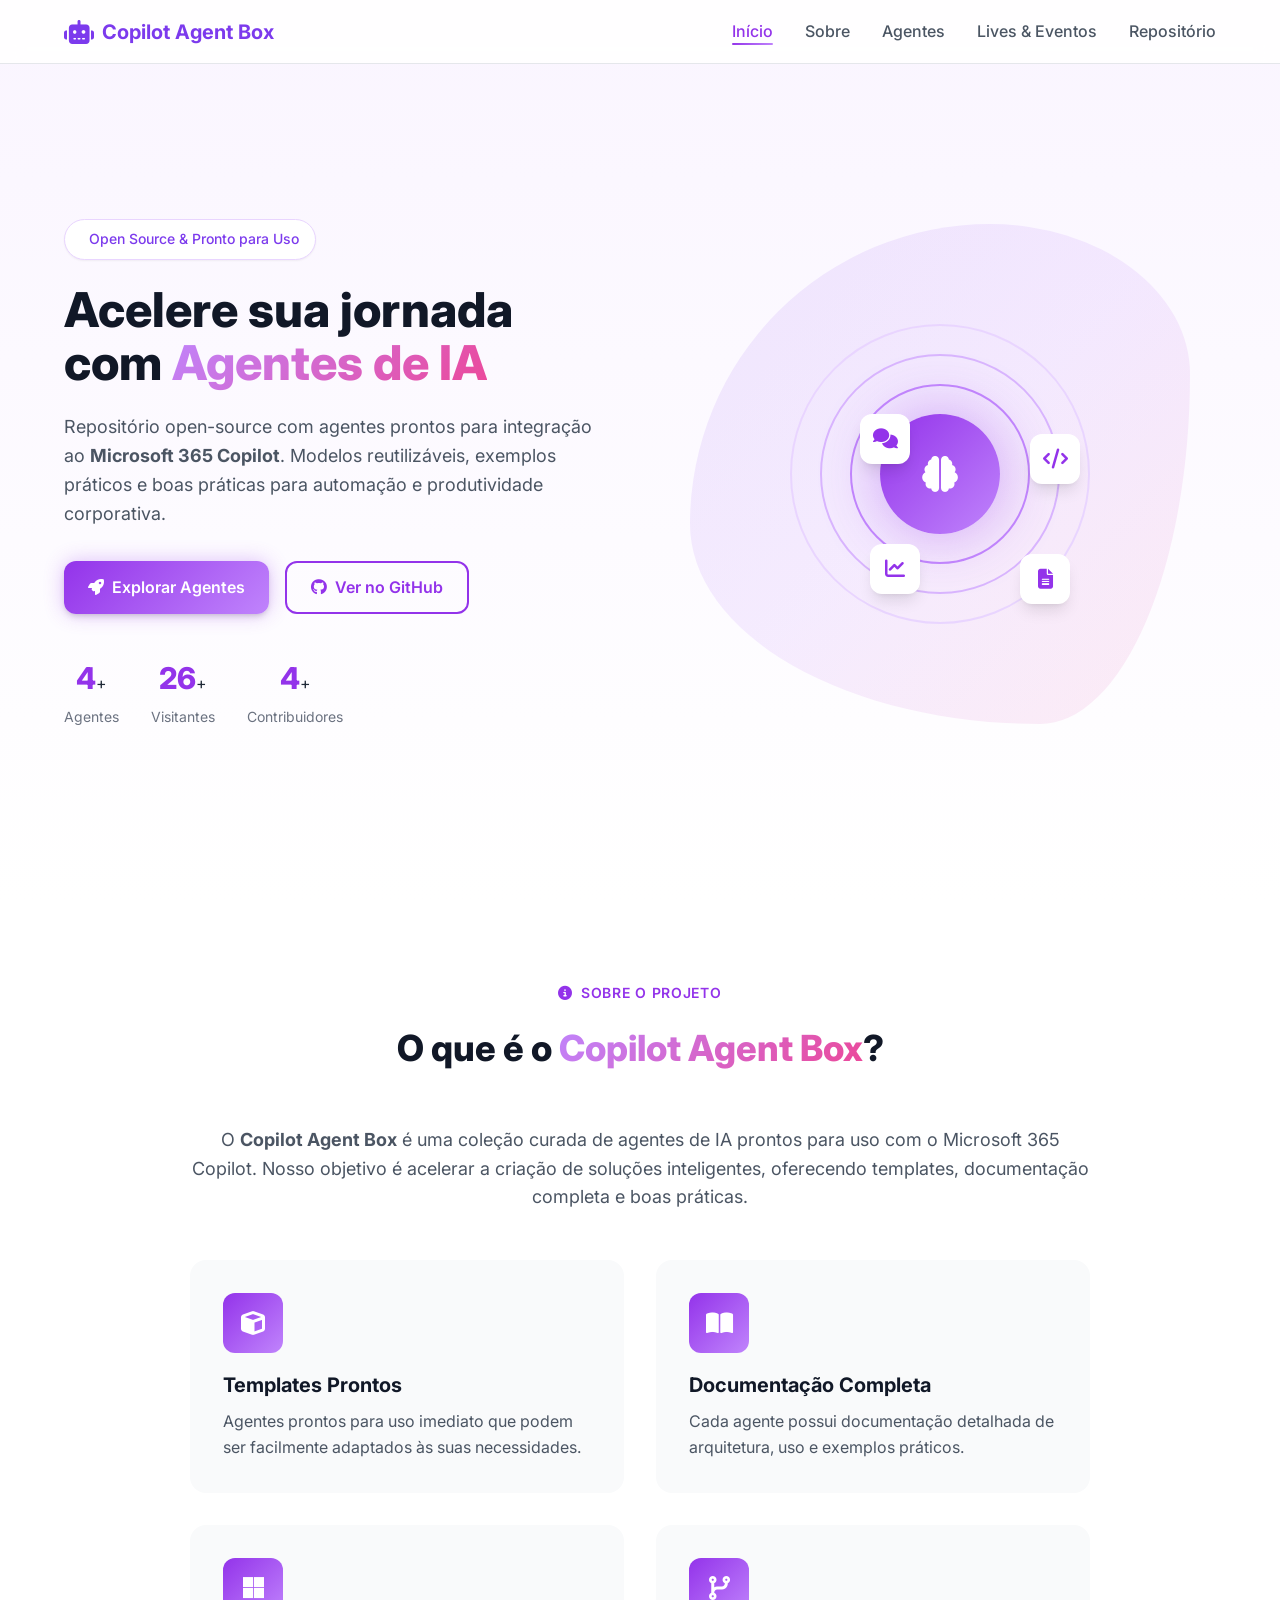
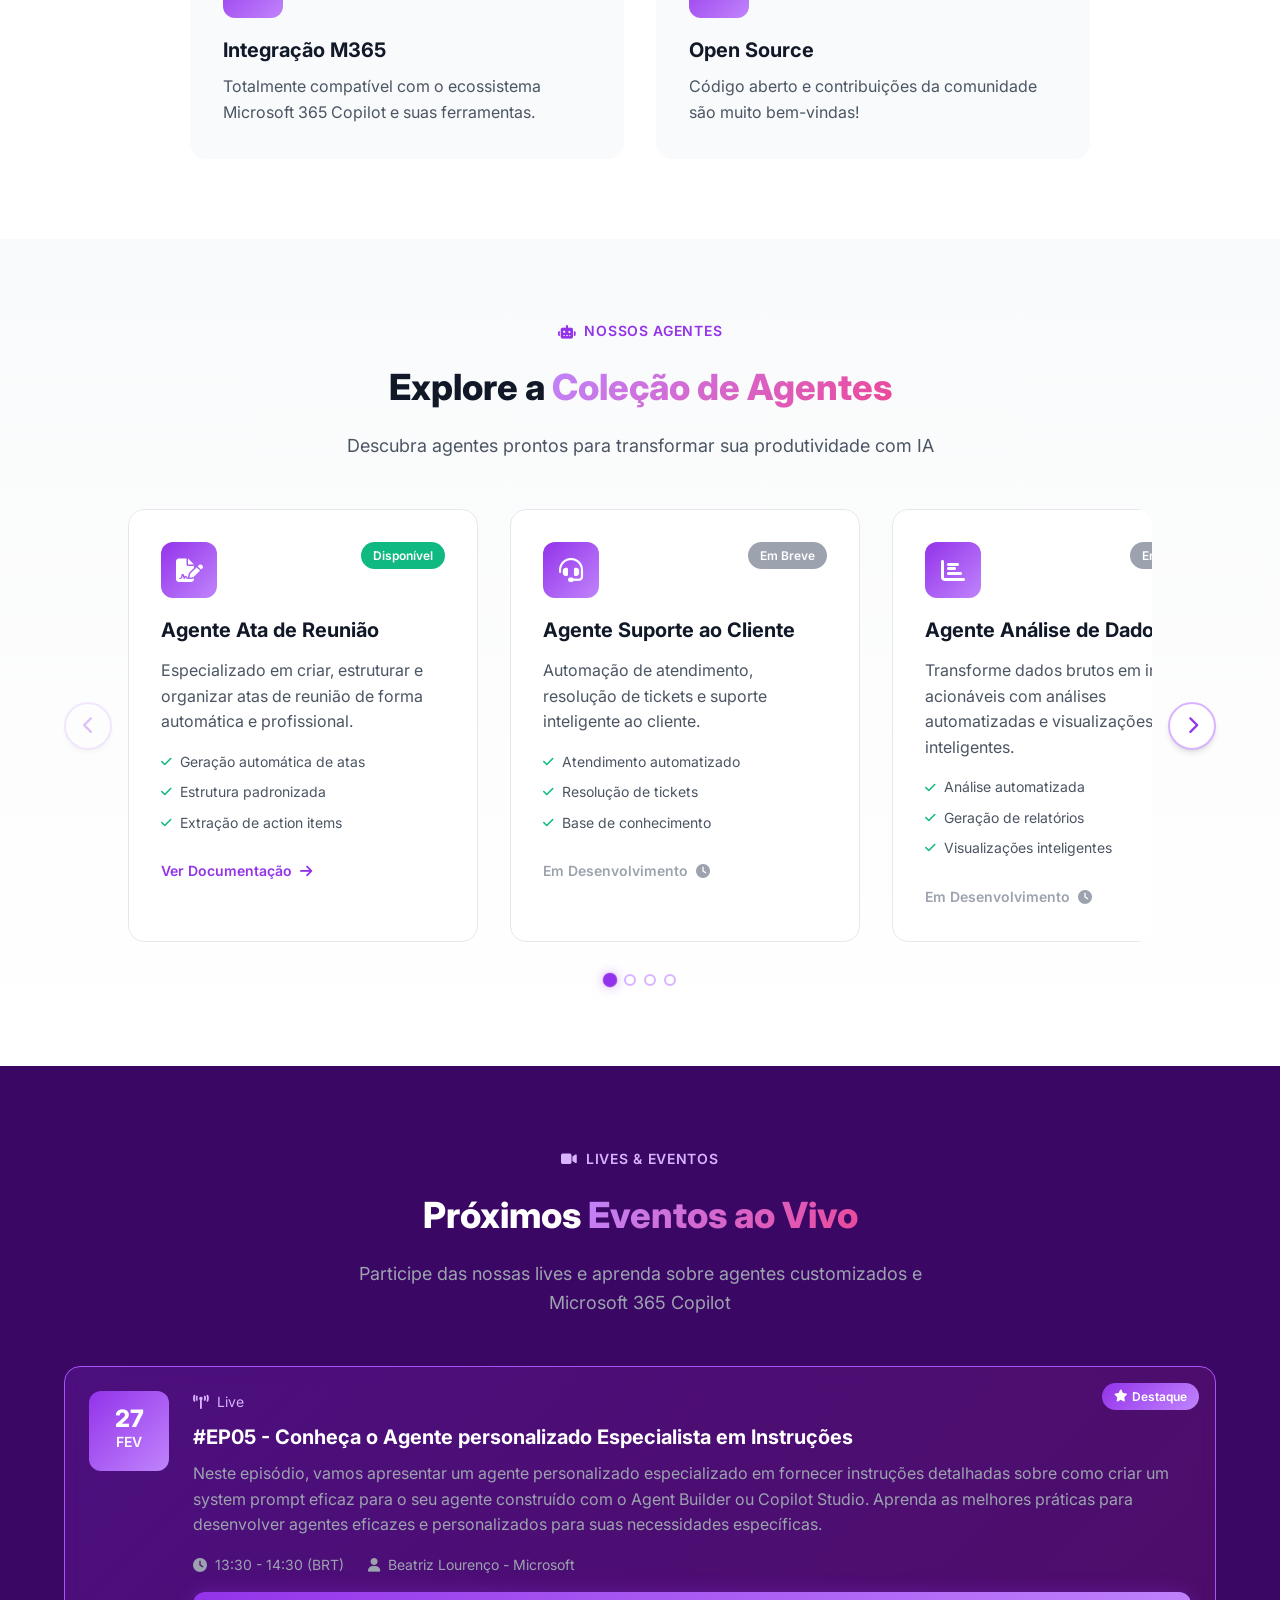
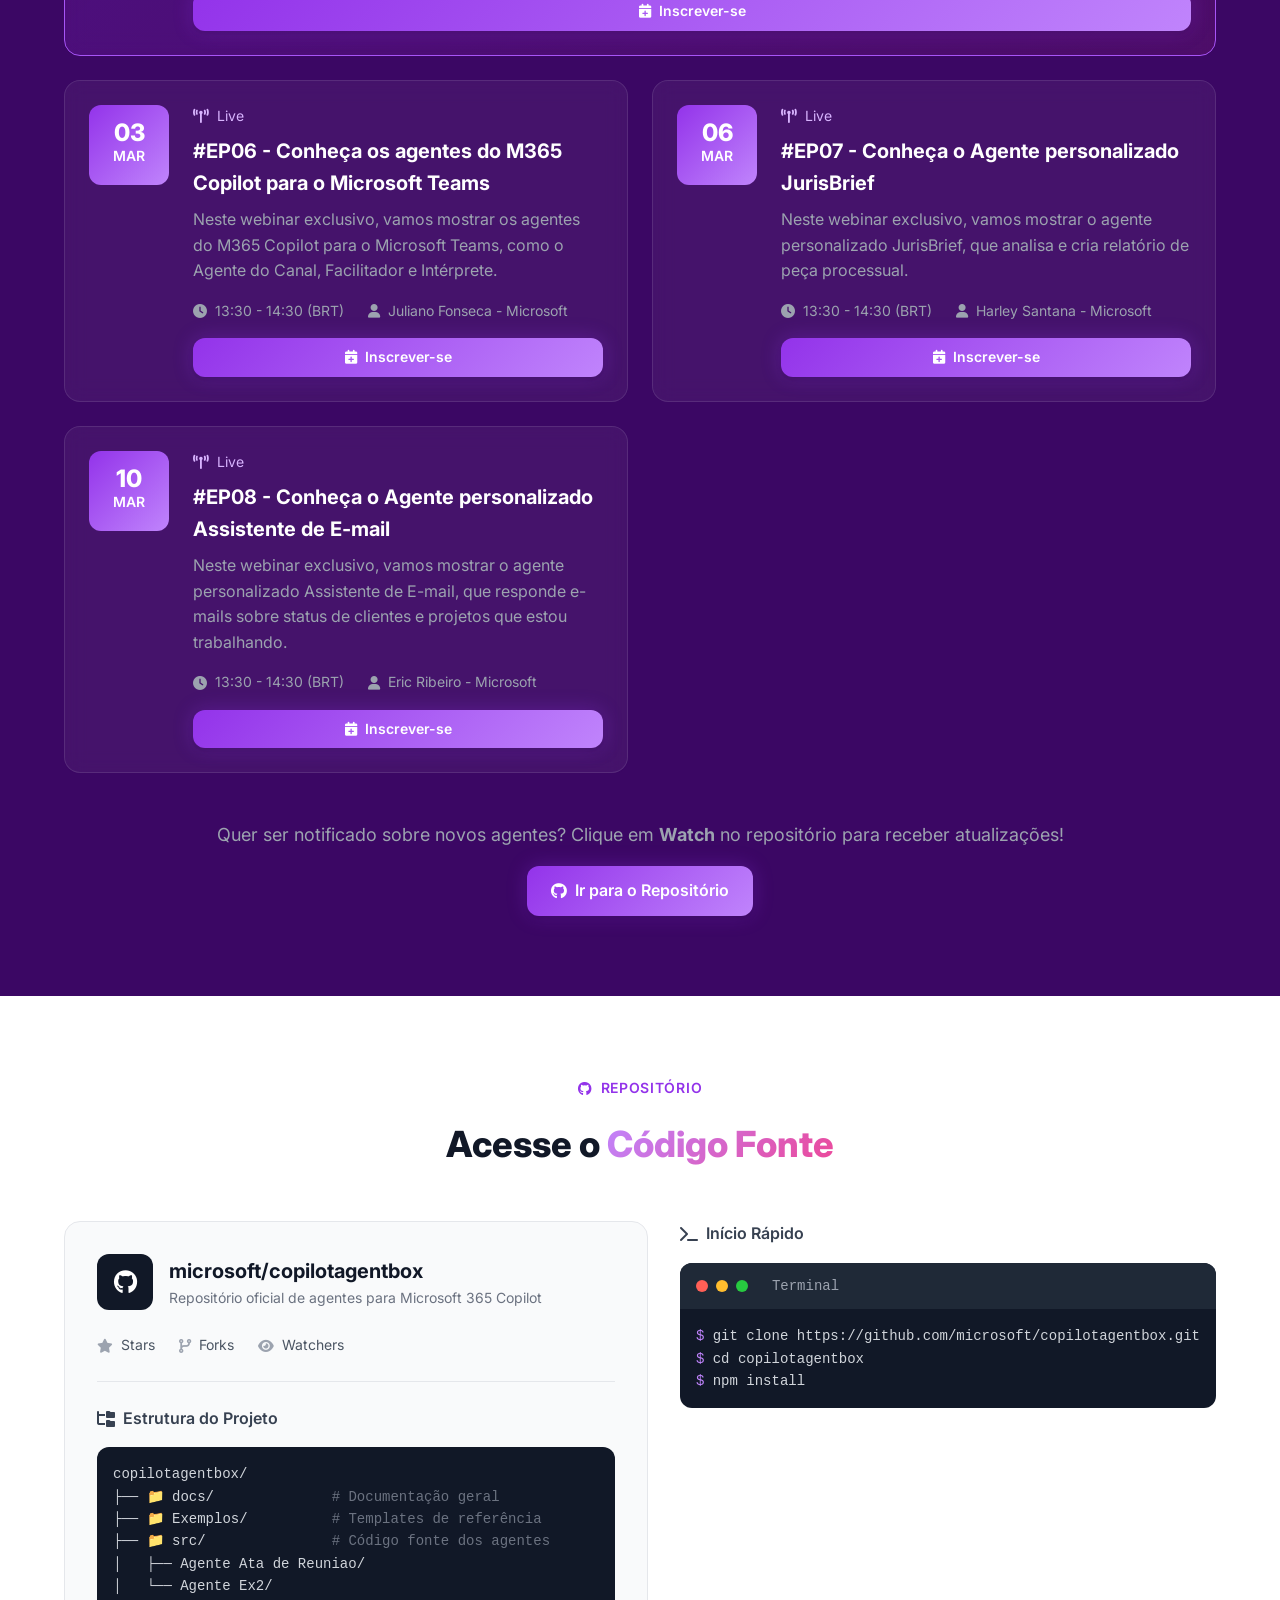
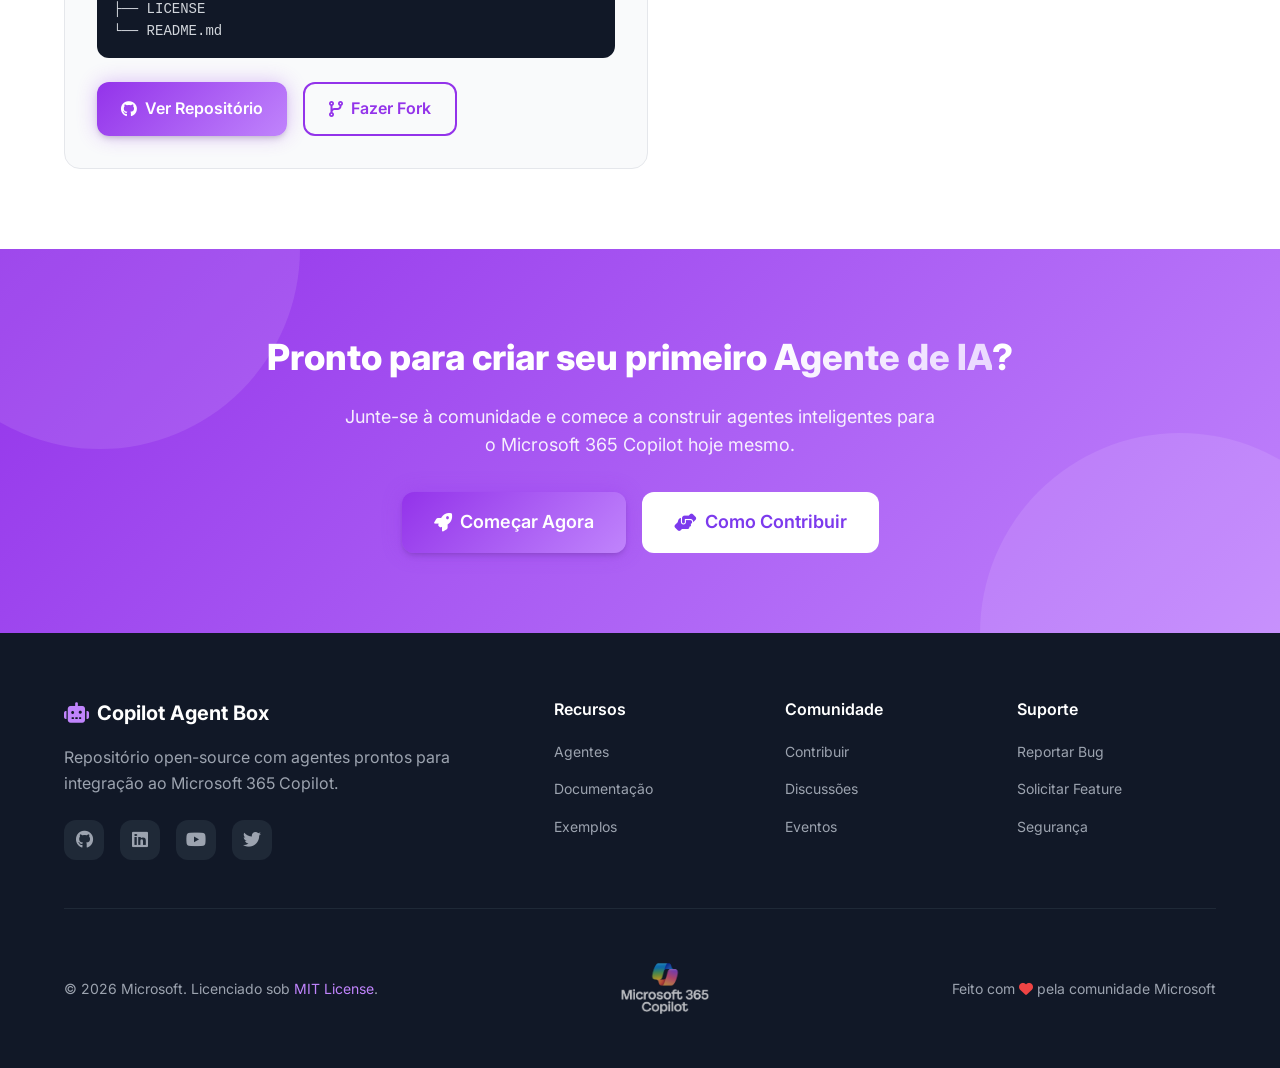
==== commit 834d5bca: "fixed link" ====
--- a/index.html
+++ b/index.html
@@ -348,7 +348,7 @@
                         <a href="https://github.com/microsoft/copilotagentbox" target="_blank" class="btn btn--primary btn--lg">
                             <i class="fas fa-rocket"></i> Começar Agora
                         </a>
-                        <a href="../docs/CONTRIBUTING.md" class="btn btn--white btn--lg">
+                        <a href="https://github.com/microsoft/copilotagentbox/blob/main/docs/CONTRIBUTING.md" class="btn btn--white btn--lg">
                             <i class="fas fa-hands-helping"></i> Como Contribuir
                         </a>
                     </div>
